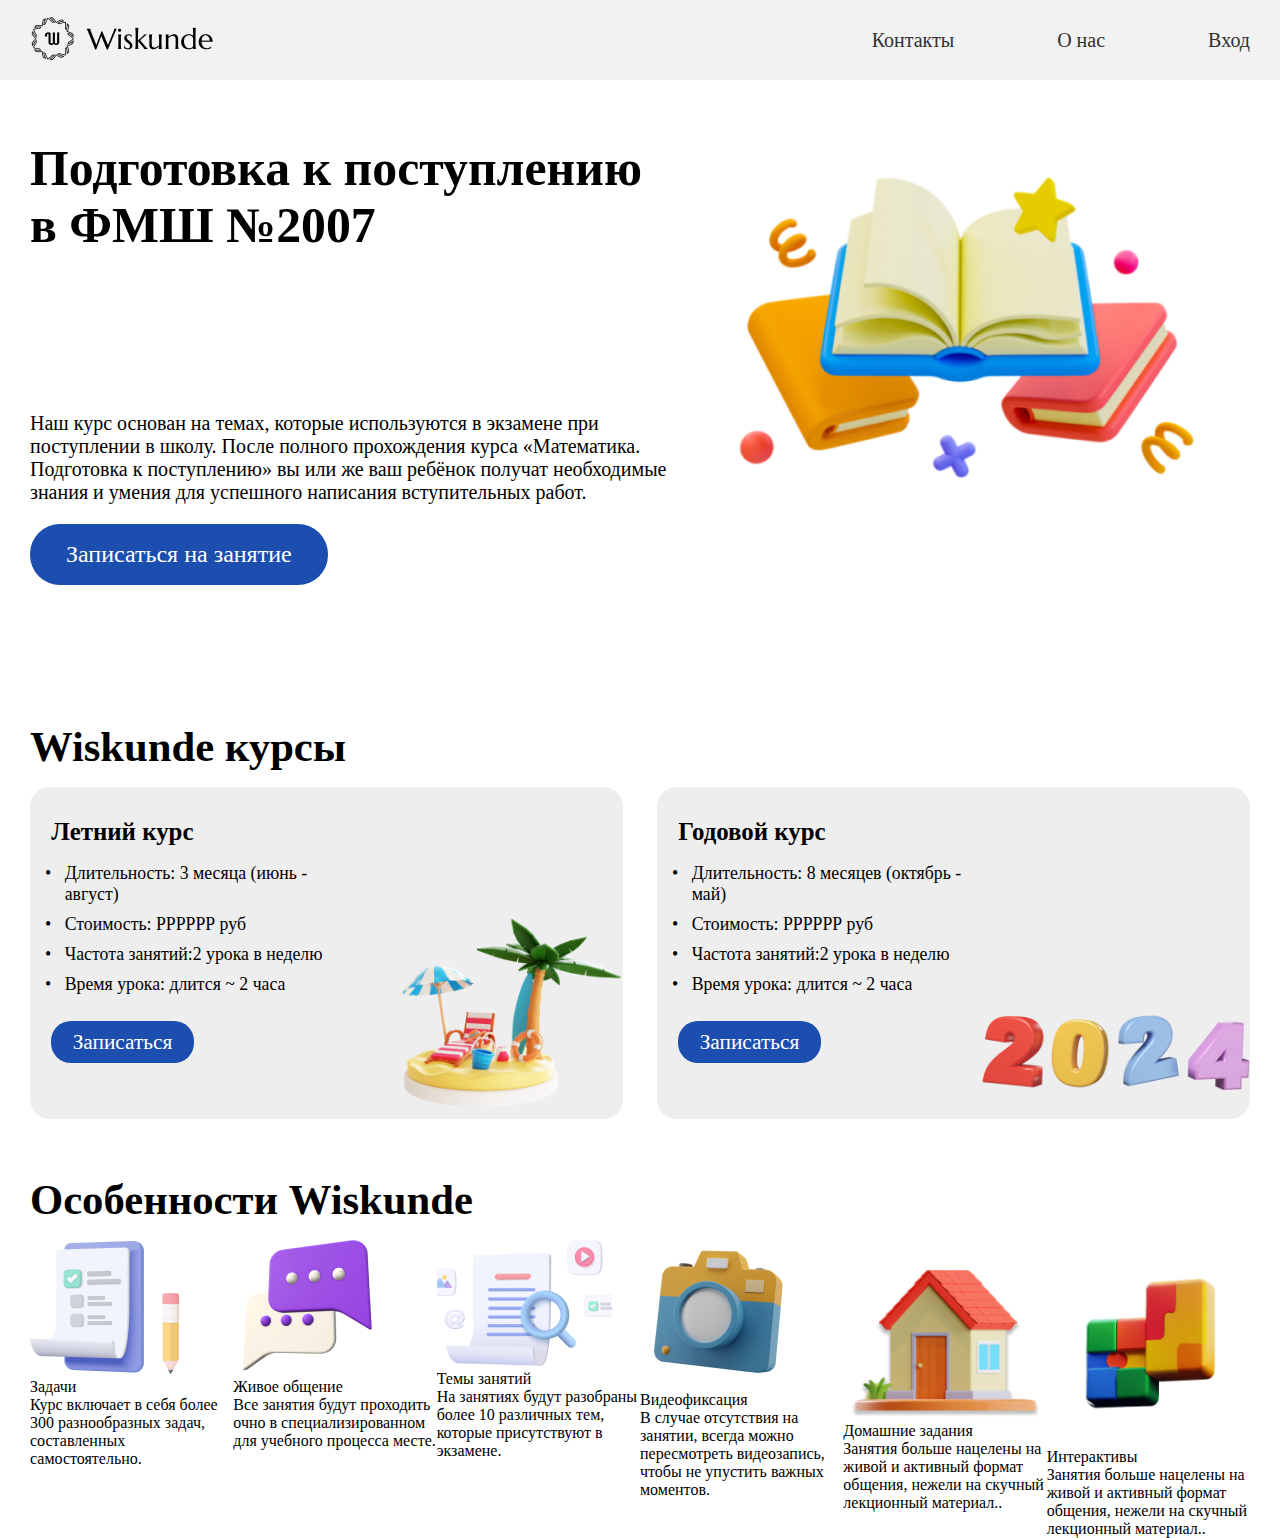
==== index.html @ 74604e46 "ended block with description" ====
<!DOCTYPE html>
<html lang="en">

<head>
    <meta charset="UTF-8">
    <meta name="viewport" content="width=device-width, initial-scale=1.0">
    <link rel="stylesheet" href="css/style.css">
    <link rel="shortcut icon" href="images/icon.png" type="image/x-icon">

    <title>Wiskunde</title>
</head>

<body>
    <header class="header">
        <div class="container">
            <nav class="nav">
                <button class="menu__btn">
                    <span></span>
                    <span></span>
                    <span></span>
                </button>
                <a href="" class="logo_mobile"><img src="images/logo_mobile.png" alt=""></a>
                <a href="" class="logo"><img src="images/logo.png" alt=""></a>
                <ul class="menu menu__list--open">
                    <li class="menu__close">
                        <button class="menu__close-btn">
                            <img src="images/cross.svg" alt="">
                        </button>
                    </li>
                    <li class="menu__list"><a href="" class="menu__link">Контакты</a></li>
                    <li class="menu__list"><a href="" class="menu__link">О нас</a></li>
                    <li class="menu__list"><a href="" class="menu__link">Вход</a></li>
                </ul>
            </nav>
        </div>
    </header>

    <main class="index__main">
        <section class="index__top">
            <div class="container">
                <div class="top__inner--index">
                    <h1 class="tittle-index">
                        Подготовка к поступлению в ФМШ №2007
                    </h1>
                    <div class="container__image"><img src="images/index_books.png" alt=""></div>
                    <p class="top__text--index">
                        Наш курс основан на темах, которые используются в экзамене при поступлении в школу. После
                        полного прохождения курса «Математика. Подготовка к поступлению» вы или же ваш ребёнок получат
                        необходимые знания и умения для успешного написания вступительных работ.
                    </p>
                </div>
                <button class="top_button-sign-up">Записаться на занятие</button>
            </div>
        </section>
        <section class="index__course-description">
            <div class="container">
                <div class="description__inner-index">
                    <h1 class="title_description-index">Wiskunde курсы</h1>
                    <div class="description__inner-index-grid">
                        <div class="description_summer-curse">
                            <div class="summer_curse-text">
                                <p class="description_title-index">Летний курс</p>
                                <ul class='menu-description'>
                                    <li class="description-list">Длительность: 3 месяца (июнь - август)</li>
                                    <li class="description-list">Стоимость: РРРРРР руб</li>
                                    <li class="description-list">Частота занятий:2 урока в неделю </li>
                                    <li class="description-list">Время урока: длится ~ 2 часа</li>
                                </ul>
                                <button class="description_button-sign-up">Записаться</button>
                            </div>
                            <div class="summer_curse-image">
                                <img class="beach" src="images/index_beach.png" alt="">
                            </div>
                        </div>
                        <div class="description__year-curse">
                            <div class="year_curse-text">
                                <p class="description_title-index">Годовой курс</p>
                                <ul class="menu-description">
                                    <li class="description-list">Длительность: 8 месяцев (октябрь - май)</li>
                                    <li class="description-list">Стоимость: РРРРРР руб</li>
                                    <li class="description-list">Частота занятий:2 урока в неделю </li>
                                    <li class="description-list">Время урока: длится ~ 2 часа</li>
                                </ul>
                                <button class="description_button-sign-up">Записаться</button>
                            </div>
                            <div class="year_curse-image">
                                <img class="year" src="images/index_year.png" alt="">
                            </div>
                        </div>
                    </div>
                </div>
            </div>

        </section>
        <section class="index__features"></section>
        <div class="container">
            <div class="features_inner-index">
                <h1 class="title_description-index">Особенности Wiskunde </h1>
                <div class="features_items-grid">
                    <div>
                        <img src="images/index_item_task.png" alt="">
                        <p>Задачи</p>
                        <p>Курс включает в себя более 300 разнообразных задач, составленных самостоятельно.</p>
                    </div>
                    <div>
                        <img src="images/index_item_message.png" alt="">
                        <p>Живое общение</p>
                        <p>Все занятия будут проходить очно в специализированном для учебного процесса месте.</p>
                    </div>
                    <div>
                        <img src="images/index_item_topic.png" alt="">
                        <p>Темы занятий</p>
                        <p>На занятиях будут разобраны более 10 различных тем, которые присутствуют в экзамене.</p>
                    </div>
                    <div>
                        <img src="images/index_item_video.png" alt="">
                        <p>Видеофиксация</p>
                        <p>В случае отсутствия на занятии, всегда можно пересмотреть видеозапись, чтобы не упустить
                            важных моментов.</p>
                    </div>
                    <div>
                        <img src="images/index_item_homework.png" alt="">
                        <p>Домашние задания</p>
                        <p>Занятия больше нацелены на живой и активный формат общения, нежели на скучный лекционный
                            материал..</p>
                    </div>
                    <div>
                        <img src="images/index_item_puzzle.png" alt="">
                        <p>Интерактивы</p>
                        <p>Занятия больше нацелены на живой и активный формат общения, нежели на скучный лекционный
                            материал..</p>
                    </div>
                </div>
            </div>
        </div>
        <section class="answers">

        </section>
    </main>

    <footer class="index__footer">

    </footer>

    <script src="js/main.js"></script>
</body>

</html>
---- css/style.css ----
@import url(https://db.onlinewebfonts.com/c/595030bb520f1e2ab2fb4e8d7c5f30a5?family=ALS+Sector+Regular+Regular);

* {
    margin: 0;
    padding: 0;
}

ul {
    list-style: none;
}

a {
    text-decoration: none;
}

body {
    font-family: "ALS Sector Regular Regular";
    color: black;
}

img {
    max-width: 100%;
}

.header {
    background-color: rgba(242, 242, 242, 1);
}

.container {
    max-width: 1220px;
    padding: 0 10px;
    margin: 0 auto;
}

.nav {
    display: flex;
    justify-content: space-between;
    align-items: center;
    height: 80px;
}

.logo_mobile {
    display: none;
}

.menu {
    display: flex;
    gap: 103px;
}

.menu__btn {
    display: none;
    width: 40px;
    height: 18px;
}

.menu__btn span {
    background-color: black;
    height: 1px;
    width: 100%;
}

button {
    border: none;
    background-color: transparent;
}

.menu__link {
    position: relative;
    color: rgba(48, 48, 48, 1);
    font-size: 20px;
}

.menu__link:hover {
    color: rgba(0, 108, 220, 1);
}

.menu__link::after {
    position: absolute;
    content: '';
    left: 0;
    bottom: 0;
    display: block;
    width: 100%;
    height: 1px;
    background: rgba(0, 108, 220, 1);
}

.menu__link::after {
    width: 0;
    transition: 0.3s;
}

.menu__link:hover:after {
    width: 100%;
}

.menu__link::after {
    left: 50%;
    transform: translateX(-50%);
}

.menu__close {
    display: none;
}

/*Основная часть страницы*/
.tittle-index {
    font-size: 3.88889vw;
}

.top__text--index {
    font-size: 20px;
    align-self: end;
}

.top_button-sign-up {
    font-size: 24px;
    font-family: "ALS Sector Regular Regular";
    color: white;
    background-color: rgba(28, 78, 176, 1);
    padding: .7em 1.5em;
    border-radius: 30px;
    margin-top: 20px;

}

.top_button-sign-up:hover {
    background-color: rgba(0, 108, 220, 1);
}

.top__inner--index {
    display: grid;
    margin-top: 60px;
    grid-template-columns: 1fr 570px;
    grid-template-rows: repeat(2, 177px);
    gap: 10px;
}

.container__image {
    grid-column: 2;
    grid-row: 1/3;
}

.index__course-description {
    margin-top: 10.75vw;
}

.description__inner-index-grid {
    display: grid;
    grid-template-columns: 1fr 1fr;
    gap: 34px;
}

.description_summer-curse {
    display: flex;
}

.description__year-curse {
    display: flex;
}

.description_summer-curse,
.description__year-curse {
    background-color: rgba(238, 238, 238, 1);
    border-radius: 20px;
    padding-left: 1.6667vw;
}

.title_description-index {
    font-size: 3.33333vw;
    margin-bottom: 1.25vw;
}

.description_title-index {
    font-size: 1.94444vw;
    font-weight: 700;
    margin-top: 2.403vw;
    margin-bottom: 1.338vw;
}

.description-list {
    font-size: 1.388889vw;
    margin-bottom: 0.694vw;
}

.menu-description {
    list-style-type: "•";
}

.description-list {
    padding-left: 1.041667vw;
}


.description_button-sign-up {
    font-size: 1.6666667vw;
    font-family: "ALS Sector Regular Regular";
    color: white;
    background-color: rgba(28, 78, 176, 1);
    padding: .4em 1em;
    border-radius: 20px;
    margin-top: 1.3888889vw;
    margin-bottom: 1.3888889vw;
}

.description_button-sign-up:hover {
    background-color: rgba(0, 108, 220, 1);
}

.summer_curse-image {
    margin-top: 8vw;
}

.year_curse-image {
    margin-top: 13vw;
}

.index__course-description {
    margin-bottom: 4.375vw;
}

/*Особенности школы*/
.features_items-grid{
    display: grid;
    grid-template-columns: repeat(6, 1fr);
}
@media (max-width: 1000px) {
    .menu {
        gap: 80px;
    }

    .menu__link {
        font-size: 18px;
    }

    .top__text--index {
        font-size: 16px;
        align-self: end;
    }

    .top__inner--index {
        display: grid;
        margin-top: 60px;
        grid-template-columns: 1fr 1fr;
        grid-template-rows: repeat(2, 140px);
        gap: 5px;
    }

    .top_button-sign-up {
        font-size: 20px;
    }

}

@media (max-width: 768px) {
    .menu {
        transform: translateY(-100%);
        position: absolute;
        top: 0;
        left: 0;
        right: 0;
        width: 100%;
        height: 100%;
        margin: 0 auto;
        background-color: white;
        display: block;
        text-align: center;
        padding-top: 60px;
    }

    .menu.menu__list--open {
        transform: translateY(0%);
    }

    .menu__close {
        display: flex;
    }

    .menu__close-btn {
        position: absolute;
        top: 20px;
        right: 20px;
    }

    .menu__list {
        margin-bottom: 30px;
    }

    .menu__btn {
        display: flex;
        flex-direction: column;
        justify-content: space-between;
    }

    .nav {
        display: flex;
        justify-content: flex-start;
        gap: 20px;
    }

    .top__text--index {
        font-size: 13px;
        align-self: end;
    }

    .top__inner--index {
        display: grid;
        margin-top: 30px;
        grid-template-columns: 1fr 1fr;
        grid-template-rows: 1fr 130px;
        gap: 10px;
    }

    .top_button-sign-up {
        font-size: 18px;
    }

    .description__inner-index-grid {
        grid-template-columns: 1fr;
        grid-template-rows: 1fr;
    }
    .description_title-index {
        font-size: 3.125vw;
    }
    .description-list {
        font-size: 2.3083vw;
    }
    .description_summer-curse, .description__year-curse {
        padding-left: 3.08333vw;
    }
    .description_button-sign-up {
        font-size: 2.70833vw;
    }
    .summer_curse-image {
        margin-top: 5vw;
    }
    .year_curse-image {
        margin-top: 15vw;
    }
    .description_title-index {
        margin-top: 3.5vw;
        margin-bottom: 2.338vw;
    }
    .description-list {
        margin-bottom: 1.794vw;
    }

    .title_description-index {
        font-size: 4.5vw;
    }
}

@media (max-width: 480px) {
    .menu__btn {
        width: 14px;
        height: 11px;
    }

    .logo {
        display: none;
    }

    .menu__link {
        font-size: 12px;
    }

    .logo_mobile {
        display: flex;
    }

    .nav {
        height: 40px;
    }

    .tittle-index {
        align-self: center;
    }

    .top__text--index {
        font-size: 8px;
        align-self: end;
    }

    .top__inner--index {
        display: grid;
        margin-top: 10px;
        grid-template-columns: 1fr 1fr;
        grid-template-rows: 1fr 1fr;
        gap: 5px;
    }

    .container__image {
        align-self: center;
    }

    .top_button-sign-up {
        font-size: 2.70833vw;
    }

    /* .description__inner-index-grid {
        grid-template-columns: 1fr;
        grid-template-rows: 1fr;
    } */

    .beach {
        width: 158px;
    }
    .year {
        width: 184px;
    }

    /* .description_title-index {
        font-size: 3.125vw;
    }
    .description-list {
        font-size: 2.3083vw;
    }
    .description_summer-curse, .description__year-curse {
        padding-left: 3.08333vw;
    }
    .description_button-sign-up {
        font-size: 2.70833vw;
    }
    .summer_curse-image {
        margin-top: 5vw;
    }
    .description_title-index {
        margin-top: 3.5vw;
        margin-bottom: 2.338vw;
    }
    .description-list {
        margin-bottom: 1.794vw;
    } */
}
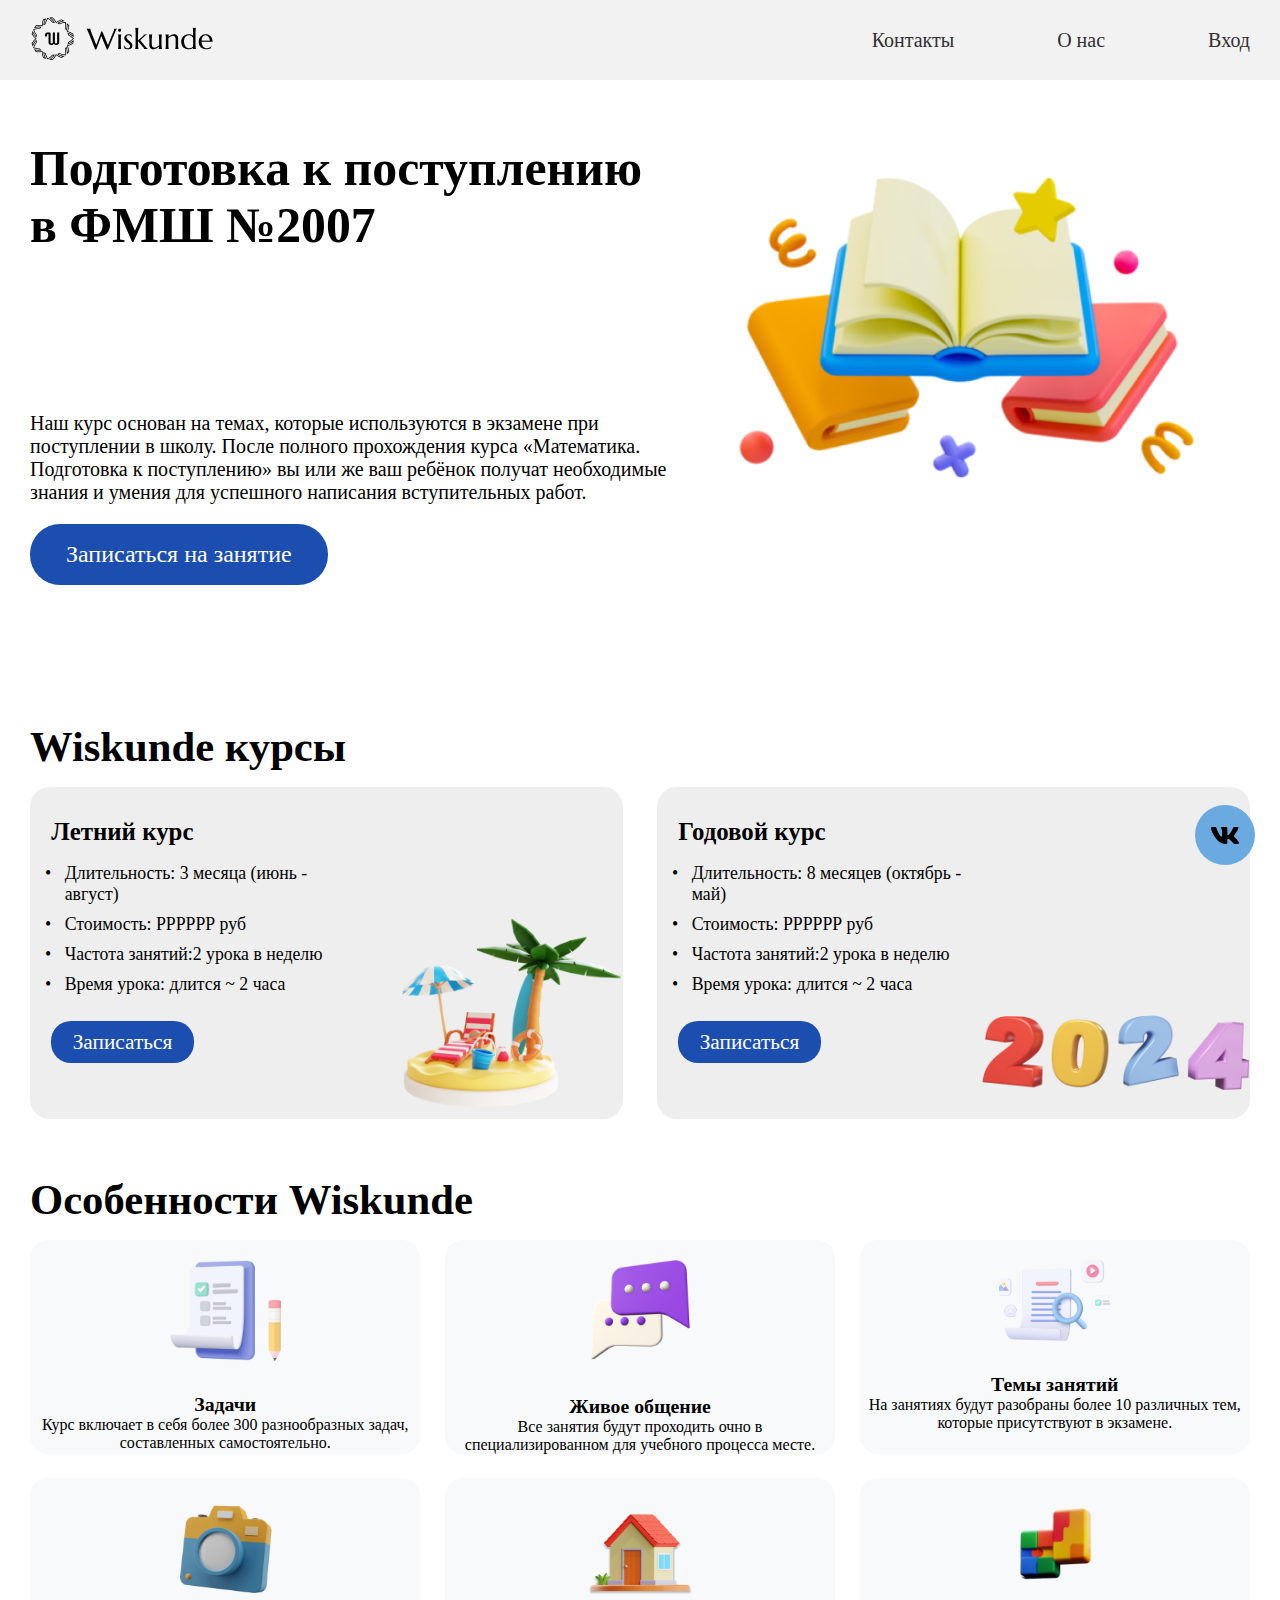
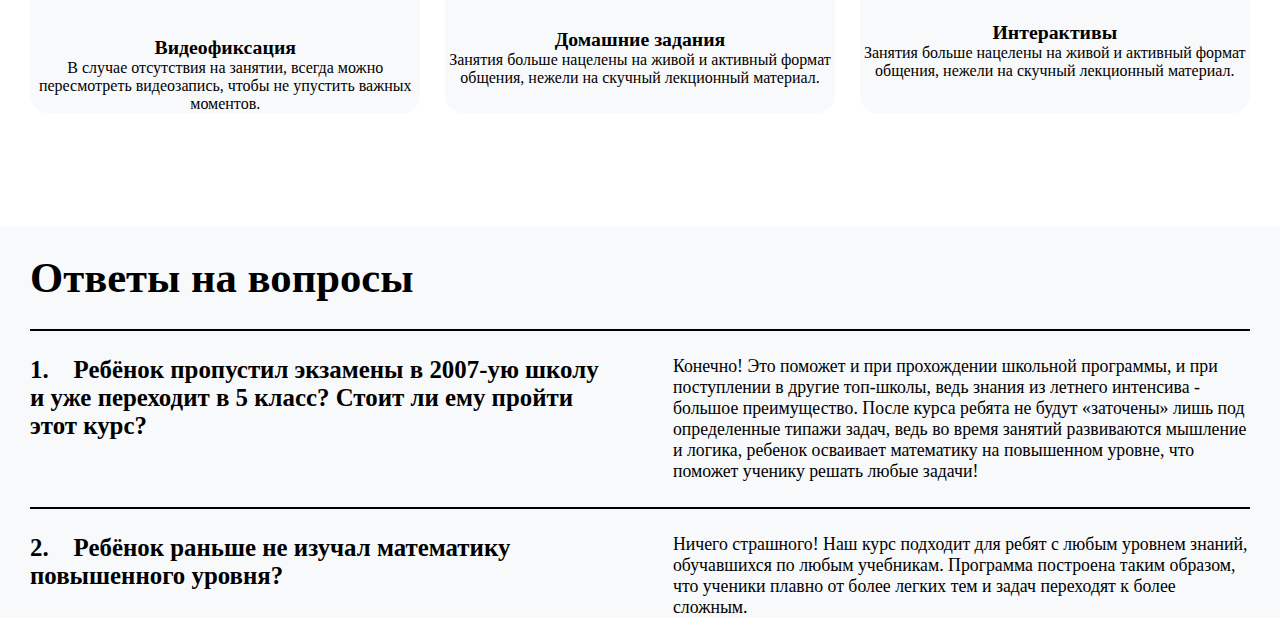
==== commit 67747a3f: "ended features part, made part of question" ====
--- a/index.html
+++ b/index.html
@@ -92,56 +92,108 @@
             </div>
 
         </section>
-        <section class="index__features"></section>
-        <div class="container">
-            <div class="features_inner-index">
-                <h1 class="title_description-index">Особенности Wiskunde </h1>
-                <div class="features_items-grid">
-                    <div>
-                        <img src="images/index_item_task.png" alt="">
-                        <p>Задачи</p>
-                        <p>Курс включает в себя более 300 разнообразных задач, составленных самостоятельно.</p>
-                    </div>
-                    <div>
-                        <img src="images/index_item_message.png" alt="">
-                        <p>Живое общение</p>
-                        <p>Все занятия будут проходить очно в специализированном для учебного процесса месте.</p>
-                    </div>
-                    <div>
-                        <img src="images/index_item_topic.png" alt="">
-                        <p>Темы занятий</p>
-                        <p>На занятиях будут разобраны более 10 различных тем, которые присутствуют в экзамене.</p>
-                    </div>
-                    <div>
-                        <img src="images/index_item_video.png" alt="">
-                        <p>Видеофиксация</p>
-                        <p>В случае отсутствия на занятии, всегда можно пересмотреть видеозапись, чтобы не упустить
-                            важных моментов.</p>
-                    </div>
-                    <div>
-                        <img src="images/index_item_homework.png" alt="">
-                        <p>Домашние задания</p>
-                        <p>Занятия больше нацелены на живой и активный формат общения, нежели на скучный лекционный
-                            материал..</p>
-                    </div>
-                    <div>
-                        <img src="images/index_item_puzzle.png" alt="">
-                        <p>Интерактивы</p>
-                        <p>Занятия больше нацелены на живой и активный формат общения, нежели на скучный лекционный
-                            материал..</p>
-                    </div>
-                </div>
-            </div>
-        </div>
+        <section class="index__features">
+            <div class="container">
+                <div class="features_inner-index">
+                    <h1 class="title_description-index">Особенности Wiskunde </h1>
+                    <div class="features_items-grid">
+                        <div class="feature_inner">
+                            <img class="features_image" src="images/index_item_task.png" alt="">
+                            <p class="features_title">Задачи</p>
+                            <p class="features_text">Курс включает в себя более 300 разнообразных задач, составленных
+                                самостоятельно.</p>
+                        </div>
+                        <div class="feature_inner">
+                            <img class="features_image" src="images/index_item_message.png" alt="">
+                            <p class="features_title">Живое общение</p>
+                            <p class="features_text">Все занятия будут проходить очно в специализированном для учебного
+                                процесса месте.</p>
+                        </div>
+                        <div class="feature_inner">
+                            <div class="feature_inner-grid">
+                                <div><img class="features_image" src="images/index_item_topic.png" alt=""></div>
+                                <div class="ee">
+                                    <p class="features_title">Темы занятий</p>
+                                    <p class="features_text">На занятиях будут разобраны более 10 различных тем, которые
+                                        присутствуют в экзамене.</p>
+                                </div>
+                            </div>
+                        </div>
+                        <div class="feature_inner">
+                            <div class="feature_inner-grid">
+                                <img class="features_image" src="images/index_item_video.png" alt="">
+                                <p class="features_title">Видеофиксация</p>
+                                <p class="features_text">В случае отсутствия на занятии, всегда можно пересмотреть
+                                    видеозапись,
+                                    чтобы не упустить
+                                    важных моментов.</p>
+                            </div>
+                        </div>
+                        <div class="feature_inner">
+                            <img class="features_image" src="images/index_item_homework.png" alt="">
+                            <p class="features_title">Домашние задания</p>
+                            <p class="features_text">Занятия больше нацелены на живой и активный формат общения, нежели
+                                на
+                                скучный лекционный
+                                материал.</p>
+                        </div>
+                        <div class="feature_inner">
+                            <img class="features_image" src="images/index_item_puzzle.png" alt="">
+                            <p class="features_title">Интерактивы</p>
+                            <p class="features_text">Занятия больше нацелены на живой и активный формат общения, нежели
+                                на
+                                скучный лекционный
+                                материал.</p>
+                        </div>
+                    </div>
+                </div>
+            </div>
+        </section>
         <section class="answers">
-
+            <div class="container">
+                <div class="answers_inner">
+                    <h1 class="answer-title">Ответы на вопросы</h1>
+                </div>
+                <div class="line"></div>
+                <div class="question-inner">
+                    <div>
+                        <p class="question-text">1.    Ребёнок пропустил экзамены в 2007-ую школу и уже переходит в 5
+                            класс? Стоит ли ему пройти
+                            этот курс?</p>
+                    </div>
+                    <div>
+                        <p class="question-answer">Конечно! Это поможет и при прохождении школьной программы, и при
+                            поступлении в другие
+                            топ-школы, ведь знания из летнего интенсива - большое преимущество. После курса ребята не
+                            будут
+                            «заточены» лишь под определенные типажи задач, ведь во время занятий развиваются мышление и
+                            логика, ребенок осваивает математику на повышенном уровне, что поможет ученику решать любые
+                            задачи!</p>
+                    </div>
+                </div>
+                <div class="line"></div>
+                <div class="question-inner">
+                    <div>
+                        <p class="question-text">2.    Ребёнок раньше не изучал математику повышенного уровня?</p>
+                    </div>
+                    <div>
+                        <p class="question-answer">Ничего страшного! Наш курс подходит для ребят с любым уровнем знаний,
+                            обучавшихся по любым
+                            учебникам. Программа построена таким образом, что ученики плавно от более легких тем и задач
+                            переходят к более сложным.</p>
+                    </div>
+                </div>
+
+            </div>
         </section>
     </main>
 
     <footer class="index__footer">
 
     </footer>
-
+    <a href="https://vk.com/im?media=&sel=-224857793" target="_blank" rel="nofollow">
+        <span class="whatsapp-button"></span>
+    </a>
     <script src="js/main.js"></script>
 </body>
 
--- a/css/style.css
+++ b/css/style.css
@@ -20,6 +20,46 @@
 
 img {
     max-width: 100%;
+}
+
+.whatsapp-button {
+    position: fixed;
+    right: -5px;
+    bottom: 5px;
+    transform: translate(-50%, -50%);
+    border-radius: 50%;
+    width: 60px;
+    height: 60px;
+    z-index: 9999;
+    background-color: #6baae0;
+    background-image: url("data:image/svg+xml;charset=UTF-8,%3csvg xmlns='http://www.w3.org/2000/svg' viewBox='0 0 576 512'%3e%3cpath fill='%23000000' d='M545 117.7c3.7-12.5 0-21.7-17.8-21.7h-58.9c-15 0-21.9 7.9-25.6 16.7 0 0-30 73.1-72.4 120.5-13.7 13.7-20 18.1-27.5 18.1-3.7 0-9.4-4.4-9.4-16.9V117.7c0-15-4.2-21.7-16.6-21.7h-92.6c-9.4 0-15 7-15 13.5 0 14.2 21.2 17.5 23.4 57.5v86.8c0 19-3.4 22.5-10.9 22.5-20 0-68.6-73.4-97.4-157.4-5.8-16.3-11.5-22.9-26.6-22.9H38.8c-16.8 0-20.2 7.9-20.2 16.7 0 15.6 20 93.1 93.1 195.5C160.4 378.1 229 416 291.4 416c37.5 0 42.1-8.4 42.1-22.9 0-66.8-3.4-73.1 15.4-73.1 8.7 0 23.7 4.4 58.7 38.1 40 40 46.6 57.9 69 57.9h58.9c16.8 0 25.3-8.4 20.4-25-11.2-34.9-86.9-106.7-90.3-111.5-8.7-11.2-6.2-16.2 0-26.2.1-.1 72-101.3 79.4-135.6z'/%3e%3c/svg%3e");
+    background-size: 50%;
+    background-repeat: no-repeat;
+    background-position: 50% 50%;
+}
+
+.fa-vk:before {
+    content: "\f189";
+}
+
+.whatsapp-button:before,
+.whatsapp-button:after {
+    content: " ";
+    display: block;
+    position: absolute;
+    border: 50%;
+    border: 1px solid #6baae0;
+    left: -5px;
+    right: -5px;
+    top: -5px;
+    bottom: -5px;
+    border-radius: 50%;
+    animation: border-animate 1.5s linear infinite;
+    opacity: 0;
+}
+
+.whatsapp-button:after {
+    animation-delay: .5s;
 }
 
 .header {
@@ -193,6 +233,13 @@
 }
 
 
+.feature_inner {
+    text-align: center;
+    background: rgba(248, 249, 250, 1);
+    border-radius: 18px;
+}
+
+
 .description_button-sign-up {
     font-size: 1.6666667vw;
     font-family: "ALS Sector Regular Regular";
@@ -220,11 +267,61 @@
     margin-bottom: 4.375vw;
 }
 
-/*Особенности школы*/
-.features_items-grid{
+.features_items-grid {
     display: grid;
-    grid-template-columns: repeat(6, 1fr);
-}
+    grid-template-columns: repeat(3, 1fr);
+    gap: 1.9vw;
+}
+
+.features_title {
+    font-size: 1.544vw;
+    font-weight: 700;
+}
+
+.features_image {
+    width: 8.7vw;
+    padding: 20px;
+    margin-bottom: 0.69vw;
+}
+
+.index__features {
+    margin-bottom: 8.9vw;
+}
+
+.answers {
+    background: rgba(248, 249, 250, 1);
+}
+
+.line {
+    border-bottom: 2px solid black;
+}
+
+
+.question-inner {
+    display: grid;
+    grid-template-columns: 1fr 1fr;
+    gap: 5.15vw;
+    margin-top: 25px;
+    margin-bottom: 25px;
+}
+
+
+.answer-title {
+    font-size: 3.333vw;
+    font-weight: 700;
+    padding-top: 2.083vw;
+    margin-bottom: 2.083vw;
+}
+
+.question-text {
+    font-weight: 700;
+    font-size: 1.944vw;
+}
+
+.question-answer {
+    font-size: 1.3889vw;
+}
+
 @media (max-width: 1000px) {
     .menu {
         gap: 80px;
@@ -251,6 +348,14 @@
         font-size: 20px;
     }
 
+    .features_items-grid {
+        grid-template-columns: repeat(3, 1fr);
+        grid-template-rows: repeat(2, 1fr);
+    }
+
+    .features_text {
+        font-size: 1.388889vw;
+    }
 }
 
 @media (max-width: 768px) {
@@ -320,34 +425,47 @@
         grid-template-columns: 1fr;
         grid-template-rows: 1fr;
     }
+
     .description_title-index {
         font-size: 3.125vw;
     }
+
     .description-list {
         font-size: 2.3083vw;
     }
-    .description_summer-curse, .description__year-curse {
+
+    .description_summer-curse,
+    .description__year-curse {
         padding-left: 3.08333vw;
     }
+
     .description_button-sign-up {
         font-size: 2.70833vw;
     }
+
     .summer_curse-image {
         margin-top: 5vw;
     }
+
     .year_curse-image {
         margin-top: 15vw;
     }
+
     .description_title-index {
         margin-top: 3.5vw;
         margin-bottom: 2.338vw;
     }
+
     .description-list {
         margin-bottom: 1.794vw;
     }
 
     .title_description-index {
         font-size: 4.5vw;
+    }
+
+    .whatsapp-button {
+        display: none;
     }
 }
 
@@ -398,38 +516,32 @@
         font-size: 2.70833vw;
     }
 
-    /* .description__inner-index-grid {
+    .beach {
+        width: 158px;
+    }
+
+    .year {
+        width: 184px;
+    }
+
+    .features_items-grid {
         grid-template-columns: 1fr;
         grid-template-rows: 1fr;
-    } */
-
-    .beach {
-        width: 158px;
-    }
-    .year {
-        width: 184px;
-    }
-
-    /* .description_title-index {
-        font-size: 3.125vw;
-    }
-    .description-list {
-        font-size: 2.3083vw;
-    }
-    .description_summer-curse, .description__year-curse {
-        padding-left: 3.08333vw;
-    }
-    .description_button-sign-up {
-        font-size: 2.70833vw;
-    }
-    .summer_curse-image {
-        margin-top: 5vw;
-    }
-    .description_title-index {
-        margin-top: 3.5vw;
-        margin-bottom: 2.338vw;
-    }
-    .description-list {
-        margin-bottom: 1.794vw;
-    } */
+        margin-left: 30px;
+        margin-right: 30px;
+    }
+
+    .features_image {
+        width: 15.25vw;
+    }
+
+    .features_title {
+        font-size: 3.544vw;
+    }
+
+    .features_text {
+        font-size: 2.188889vw;
+        padding-left: 20px;
+        padding-right: 20px;
+    }
 }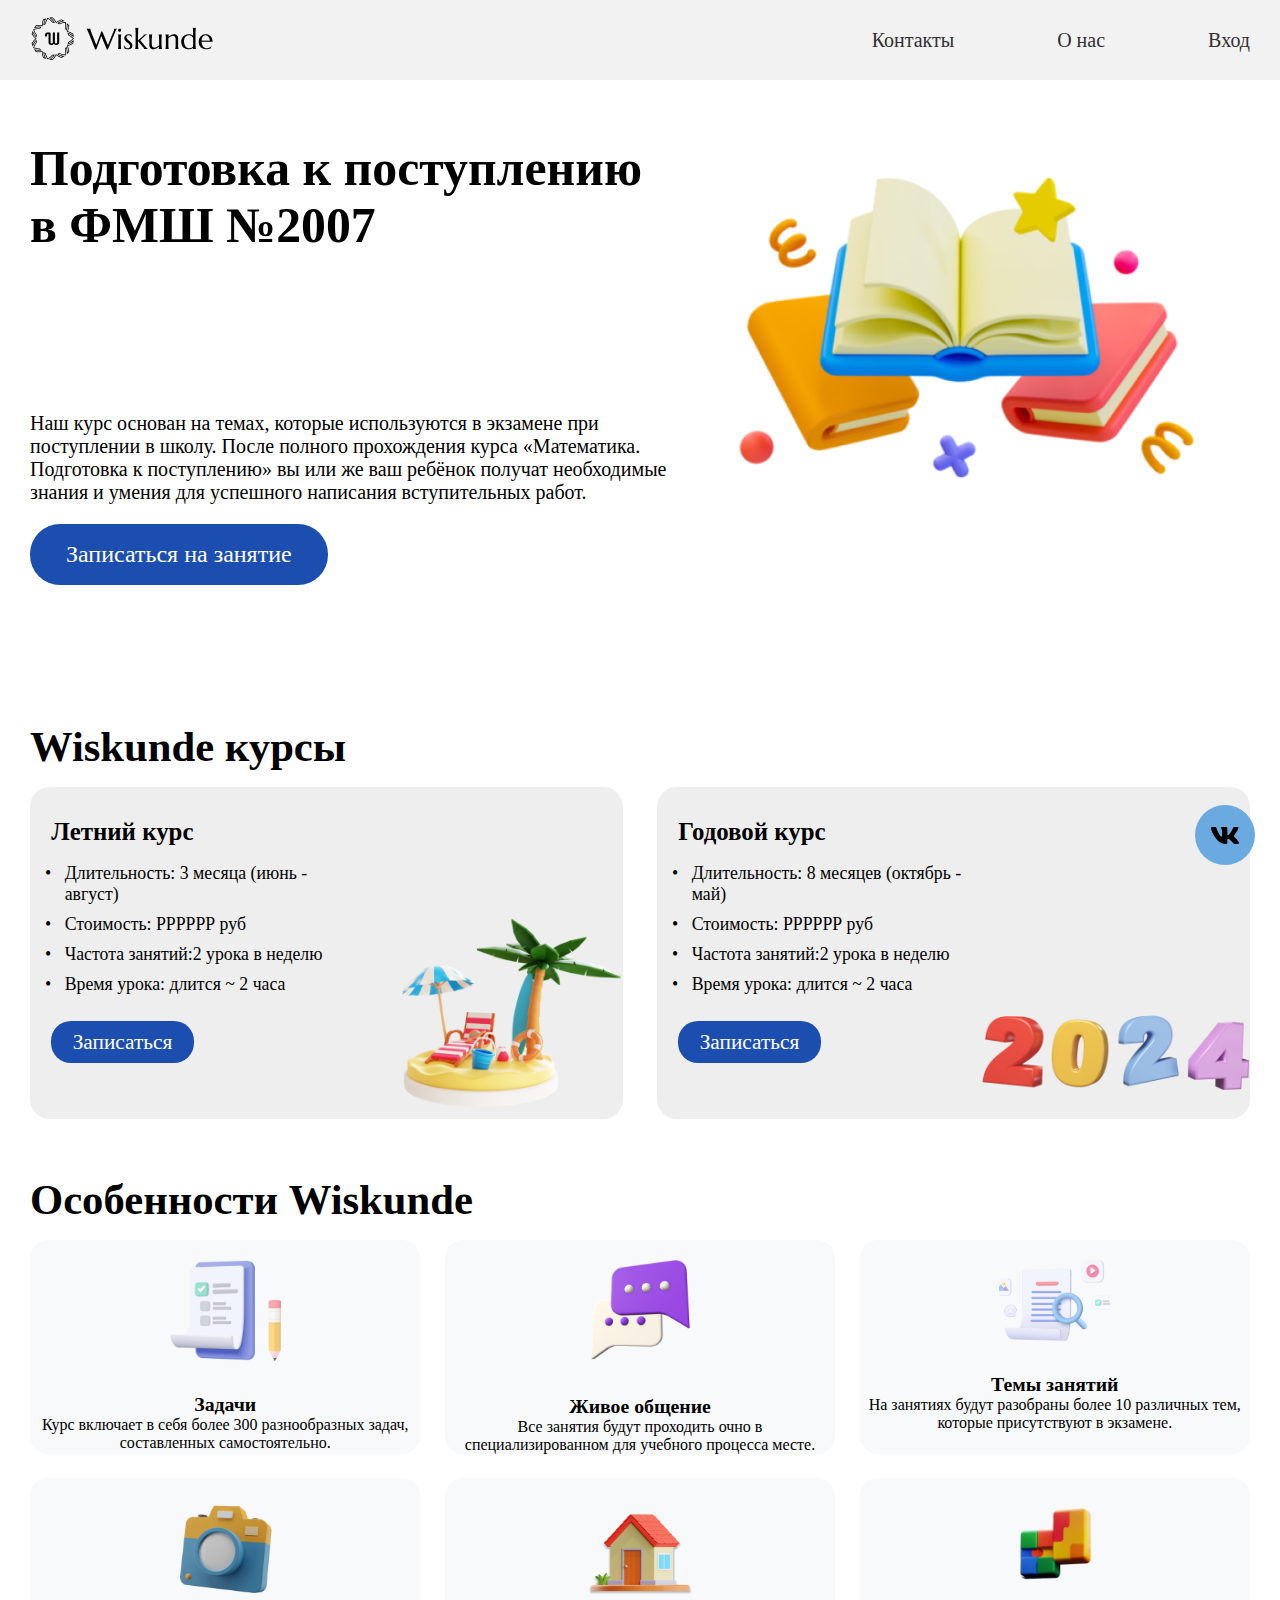
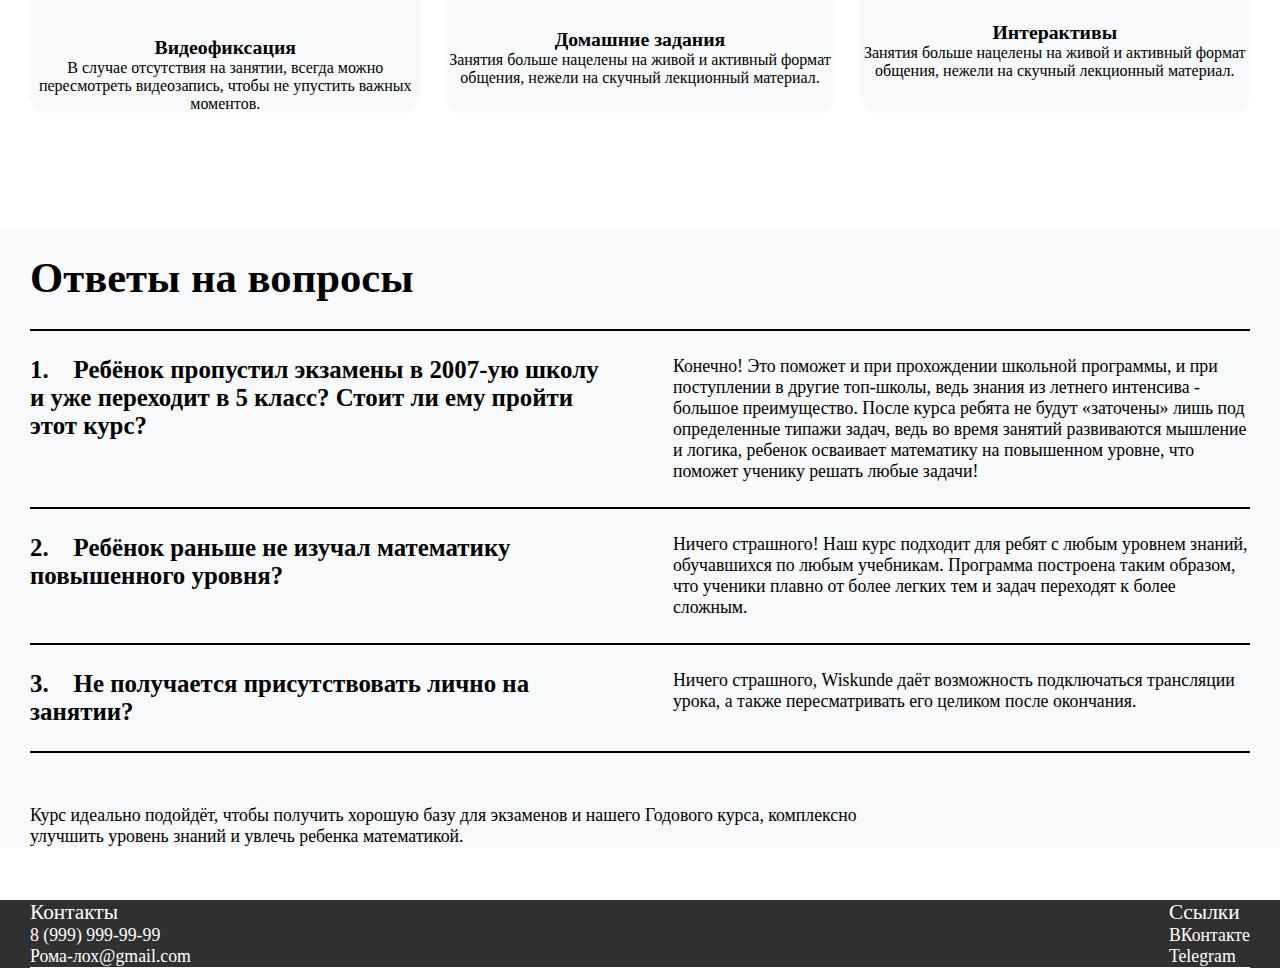
==== commit a7328985: "added part of answers" ====
--- a/index.html
+++ b/index.html
@@ -11,189 +11,235 @@
 </head>
 
 <body>
-    <header class="header">
-        <div class="container">
-            <nav class="nav">
-                <button class="menu__btn">
-                    <span></span>
-                    <span></span>
-                    <span></span>
-                </button>
-                <a href="" class="logo_mobile"><img src="images/logo_mobile.png" alt=""></a>
-                <a href="" class="logo"><img src="images/logo.png" alt=""></a>
-                <ul class="menu menu__list--open">
-                    <li class="menu__close">
-                        <button class="menu__close-btn">
-                            <img src="images/cross.svg" alt="">
-                        </button>
-                    </li>
-                    <li class="menu__list"><a href="" class="menu__link">Контакты</a></li>
-                    <li class="menu__list"><a href="" class="menu__link">О нас</a></li>
-                    <li class="menu__list"><a href="" class="menu__link">Вход</a></li>
-                </ul>
-            </nav>
-        </div>
-    </header>
-
-    <main class="index__main">
-        <section class="index__top">
+    <div class="wrapper">
+        <header class="header">
             <div class="container">
-                <div class="top__inner--index">
-                    <h1 class="tittle-index">
-                        Подготовка к поступлению в ФМШ №2007
-                    </h1>
-                    <div class="container__image"><img src="images/index_books.png" alt=""></div>
-                    <p class="top__text--index">
-                        Наш курс основан на темах, которые используются в экзамене при поступлении в школу. После
-                        полного прохождения курса «Математика. Подготовка к поступлению» вы или же ваш ребёнок получат
-                        необходимые знания и умения для успешного написания вступительных работ.
-                    </p>
-                </div>
-                <button class="top_button-sign-up">Записаться на занятие</button>
+                <nav class="nav">
+                    <button class="menu__btn">
+                        <span></span>
+                        <span></span>
+                        <span></span>
+                    </button>
+                    <a href="" class="logo_mobile"><img src="images/logo_mobile.png" alt=""></a>
+                    <a href="" class="logo"><img src="images/logo.png" alt=""></a>
+                    <ul class="menu menu__list--open">
+                        <li class="menu__close">
+                            <button class="menu__close-btn">
+                                <img src="images/cross.svg" alt="">
+                            </button>
+                        </li>
+                        <li class="menu__list"><a href="" class="menu__link">Контакты</a></li>
+                        <li class="menu__list"><a href="" class="menu__link">О нас</a></li>
+                        <li class="menu__list"><a href="" class="menu__link">Вход</a></li>
+                    </ul>
+                </nav>
             </div>
-        </section>
-        <section class="index__course-description">
+        </header>
+
+        <main class="index__main">
+            <section class="index__top">
+                <div class="container">
+                    <div class="top__inner--index">
+                        <h1 class="tittle-index">
+                            Подготовка к поступлению в ФМШ №2007
+                        </h1>
+                        <div class="container__image"><img src="images/index_books.png" alt=""></div>
+                        <p class="top__text--index">
+                            Наш курс основан на темах, которые используются в экзамене при поступлении в школу. После
+                            полного прохождения курса «Математика. Подготовка к поступлению» вы или же ваш ребёнок
+                            получат
+                            необходимые знания и умения для успешного написания вступительных работ.
+                        </p>
+                    </div>
+                    <button class="top_button-sign-up">Записаться на занятие</button>
+                </div>
+            </section>
+            <section class="index__course-description">
+                <div class="container">
+                    <div class="description__inner-index">
+                        <h1 class="title_description-index">Wiskunde курсы</h1>
+                        <div class="description__inner-index-grid">
+                            <div class="description_summer-curse">
+                                <div class="summer_curse-text">
+                                    <p class="description_title-index">Летний курс</p>
+                                    <ul class='menu-description'>
+                                        <li class="description-list">Длительность: 3 месяца (июнь - август)</li>
+                                        <li class="description-list">Стоимость: РРРРРР руб</li>
+                                        <li class="description-list">Частота занятий:2 урока в неделю </li>
+                                        <li class="description-list">Время урока: длится ~ 2 часа</li>
+                                    </ul>
+                                    <button class="description_button-sign-up">Записаться</button>
+                                </div>
+                                <div class="summer_curse-image">
+                                    <img class="beach" src="images/index_beach.png" alt="">
+                                </div>
+                            </div>
+                            <div class="description__year-curse">
+                                <div class="year_curse-text">
+                                    <p class="description_title-index">Годовой курс</p>
+                                    <ul class="menu-description">
+                                        <li class="description-list">Длительность: 8 месяцев (октябрь - май)</li>
+                                        <li class="description-list">Стоимость: РРРРРР руб</li>
+                                        <li class="description-list">Частота занятий:2 урока в неделю </li>
+                                        <li class="description-list">Время урока: длится ~ 2 часа</li>
+                                    </ul>
+                                    <button class="description_button-sign-up">Записаться</button>
+                                </div>
+                                <div class="year_curse-image">
+                                    <img class="year" src="images/index_year.png" alt="">
+                                </div>
+                            </div>
+                        </div>
+                    </div>
+                </div>
+
+            </section>
+            <section class="index__features">
+                <div class="container">
+                    <div class="features_inner-index">
+                        <h1 class="title_description-index">Особенности Wiskunde </h1>
+                        <div class="features_items-grid">
+                            <div class="feature_inner">
+                                <img class="features_image" src="images/index_item_task.png" alt="">
+                                <p class="features_title">Задачи</p>
+                                <p class="features_text">Курс включает в себя более 300 разнообразных задач,
+                                    составленных
+                                    самостоятельно.</p>
+                            </div>
+                            <div class="feature_inner">
+                                <img class="features_image" src="images/index_item_message.png" alt="">
+                                <p class="features_title">Живое общение</p>
+                                <p class="features_text">Все занятия будут проходить очно в специализированном для
+                                    учебного
+                                    процесса месте.</p>
+                            </div>
+                            <div class="feature_inner">
+                                <div class="feature_inner-grid">
+                                    <div><img class="features_image" src="images/index_item_topic.png" alt=""></div>
+                                    <div class="ee">
+                                        <p class="features_title">Темы занятий</p>
+                                        <p class="features_text">На занятиях будут разобраны более 10 различных тем,
+                                            которые
+                                            присутствуют в экзамене.</p>
+                                    </div>
+                                </div>
+                            </div>
+                            <div class="feature_inner">
+                                <div class="feature_inner-grid">
+                                    <img class="features_image" src="images/index_item_video.png" alt="">
+                                    <p class="features_title">Видеофиксация</p>
+                                    <p class="features_text">В случае отсутствия на занятии, всегда можно пересмотреть
+                                        видеозапись,
+                                        чтобы не упустить
+                                        важных моментов.</p>
+                                </div>
+                            </div>
+                            <div class="feature_inner">
+                                <img class="features_image" src="images/index_item_homework.png" alt="">
+                                <p class="features_title">Домашние задания</p>
+                                <p class="features_text">Занятия больше нацелены на живой и активный формат общения,
+                                    нежели
+                                    на
+                                    скучный лекционный
+                                    материал.</p>
+                            </div>
+                            <div class="feature_inner">
+                                <img class="features_image" src="images/index_item_puzzle.png" alt="">
+                                <p class="features_title">Интерактивы</p>
+                                <p class="features_text">Занятия больше нацелены на живой и активный формат общения,
+                                    нежели
+                                    на
+                                    скучный лекционный
+                                    материал.</p>
+                            </div>
+                        </div>
+                    </div>
+                </div>
+            </section>
+            <section class="answers">
+                <div class="container">
+                    <div class="answers_inner">
+                        <h1 class="answer-title">Ответы на вопросы</h1>
+                    </div>
+                    <div class="line"></div>
+                    <div class="question-inner">
+                        <div>
+                            <p class="question-text">1.    Ребёнок пропустил экзамены в 2007-ую школу и уже переходит в
+                                5
+                                класс? Стоит ли ему пройти
+                                этот курс?</p>
+                        </div>
+                        <div>
+                            <p class="question-answer">Конечно! Это поможет и при прохождении школьной программы, и при
+                                поступлении в другие
+                                топ-школы, ведь знания из летнего интенсива - большое преимущество. После курса ребята
+                                не
+                                будут
+                                «заточены» лишь под определенные типажи задач, ведь во время занятий развиваются
+                                мышление и
+                                логика, ребенок осваивает математику на повышенном уровне, что поможет ученику решать
+                                любые
+                                задачи!</p>
+                        </div>
+                    </div>
+                    <div class="line"></div>
+                    <div class="question-inner">
+                        <div>
+                            <p class="question-text">2.    Ребёнок раньше не изучал математику повышенного уровня?</p>
+                        </div>
+                        <div>
+                            <p class="question-answer">Ничего страшного! Наш курс подходит для ребят с любым уровнем
+                                знаний,
+                                обучавшихся по любым
+                                учебникам. Программа построена таким образом, что ученики плавно от более легких тем и
+                                задач
+                                переходят к более сложным.</p>
+                        </div>
+                    </div>
+                    <div class="line"></div>
+                    <div class="question-inner">
+                        <div>
+                            <p class="question-text">3.    Не получается присутствовать лично на занятии?</p>
+                        </div>
+                        <div>
+                            <p class="question-answer">Ничего страшного, Wiskunde даёт возможность подключаться
+                                трансляции
+                                урока, а также пересматривать его целиком после окончания.</p>
+                        </div>
+                    </div>
+                    <div class="line"></div>
+                    <div class="addition">
+                        <p class="addition-text">Курс идеально подойдёт, чтобы получить хорошую базу для экзаменов и
+                            нашего
+                            Годового курса,
+                            комплексно
+                            улучшить уровень знаний и увлечь ребенка математикой.</p>
+                    </div>
+                </div>
+            </section>
+        </main>
+
+        <footer class="index__footer">
             <div class="container">
-                <div class="description__inner-index">
-                    <h1 class="title_description-index">Wiskunde курсы</h1>
-                    <div class="description__inner-index-grid">
-                        <div class="description_summer-curse">
-                            <div class="summer_curse-text">
-                                <p class="description_title-index">Летний курс</p>
-                                <ul class='menu-description'>
-                                    <li class="description-list">Длительность: 3 месяца (июнь - август)</li>
-                                    <li class="description-list">Стоимость: РРРРРР руб</li>
-                                    <li class="description-list">Частота занятий:2 урока в неделю </li>
-                                    <li class="description-list">Время урока: длится ~ 2 часа</li>
-                                </ul>
-                                <button class="description_button-sign-up">Записаться</button>
-                            </div>
-                            <div class="summer_curse-image">
-                                <img class="beach" src="images/index_beach.png" alt="">
-                            </div>
-                        </div>
-                        <div class="description__year-curse">
-                            <div class="year_curse-text">
-                                <p class="description_title-index">Годовой курс</p>
-                                <ul class="menu-description">
-                                    <li class="description-list">Длительность: 8 месяцев (октябрь - май)</li>
-                                    <li class="description-list">Стоимость: РРРРРР руб</li>
-                                    <li class="description-list">Частота занятий:2 урока в неделю </li>
-                                    <li class="description-list">Время урока: длится ~ 2 часа</li>
-                                </ul>
-                                <button class="description_button-sign-up">Записаться</button>
-                            </div>
-                            <div class="year_curse-image">
-                                <img class="year" src="images/index_year.png" alt="">
-                            </div>
-                        </div>
-                    </div>
-                </div>
+                <div class="footer-inner">
+                    <div class="footer-contact">
+                        <p class="footer-title">Контакты</p>
+                        <p class="footer-text">8 (999) 999-99-99</p>
+                        <p class="footer-text">Рома-лох@gmail.com</p>
+                    </div>
+                    <div class="footer-links">
+                        <p class="footer-title">Ссылки</p>
+                        <p class="footer-text">ВКонтакте</p>
+                        <p class="footer-text">Telegram</p>
+                    </div>
+                </div>
+                <div class="footer-line"></div>
             </div>
-
-        </section>
-        <section class="index__features">
-            <div class="container">
-                <div class="features_inner-index">
-                    <h1 class="title_description-index">Особенности Wiskunde </h1>
-                    <div class="features_items-grid">
-                        <div class="feature_inner">
-                            <img class="features_image" src="images/index_item_task.png" alt="">
-                            <p class="features_title">Задачи</p>
-                            <p class="features_text">Курс включает в себя более 300 разнообразных задач, составленных
-                                самостоятельно.</p>
-                        </div>
-                        <div class="feature_inner">
-                            <img class="features_image" src="images/index_item_message.png" alt="">
-                            <p class="features_title">Живое общение</p>
-                            <p class="features_text">Все занятия будут проходить очно в специализированном для учебного
-                                процесса месте.</p>
-                        </div>
-                        <div class="feature_inner">
-                            <div class="feature_inner-grid">
-                                <div><img class="features_image" src="images/index_item_topic.png" alt=""></div>
-                                <div class="ee">
-                                    <p class="features_title">Темы занятий</p>
-                                    <p class="features_text">На занятиях будут разобраны более 10 различных тем, которые
-                                        присутствуют в экзамене.</p>
-                                </div>
-                            </div>
-                        </div>
-                        <div class="feature_inner">
-                            <div class="feature_inner-grid">
-                                <img class="features_image" src="images/index_item_video.png" alt="">
-                                <p class="features_title">Видеофиксация</p>
-                                <p class="features_text">В случае отсутствия на занятии, всегда можно пересмотреть
-                                    видеозапись,
-                                    чтобы не упустить
-                                    важных моментов.</p>
-                            </div>
-                        </div>
-                        <div class="feature_inner">
-                            <img class="features_image" src="images/index_item_homework.png" alt="">
-                            <p class="features_title">Домашние задания</p>
-                            <p class="features_text">Занятия больше нацелены на живой и активный формат общения, нежели
-                                на
-                                скучный лекционный
-                                материал.</p>
-                        </div>
-                        <div class="feature_inner">
-                            <img class="features_image" src="images/index_item_puzzle.png" alt="">
-                            <p class="features_title">Интерактивы</p>
-                            <p class="features_text">Занятия больше нацелены на живой и активный формат общения, нежели
-                                на
-                                скучный лекционный
-                                материал.</p>
-                        </div>
-                    </div>
-                </div>
-            </div>
-        </section>
-        <section class="answers">
-            <div class="container">
-                <div class="answers_inner">
-                    <h1 class="answer-title">Ответы на вопросы</h1>
-                </div>
-                <div class="line"></div>
-                <div class="question-inner">
-                    <div>
-                        <p class="question-text">1.    Ребёнок пропустил экзамены в 2007-ую школу и уже переходит в 5
-                            класс? Стоит ли ему пройти
-                            этот курс?</p>
-                    </div>
-                    <div>
-                        <p class="question-answer">Конечно! Это поможет и при прохождении школьной программы, и при
-                            поступлении в другие
-                            топ-школы, ведь знания из летнего интенсива - большое преимущество. После курса ребята не
-                            будут
-                            «заточены» лишь под определенные типажи задач, ведь во время занятий развиваются мышление и
-                            логика, ребенок осваивает математику на повышенном уровне, что поможет ученику решать любые
-                            задачи!</p>
-                    </div>
-                </div>
-                <div class="line"></div>
-                <div class="question-inner">
-                    <div>
-                        <p class="question-text">2.    Ребёнок раньше не изучал математику повышенного уровня?</p>
-                    </div>
-                    <div>
-                        <p class="question-answer">Ничего страшного! Наш курс подходит для ребят с любым уровнем знаний,
-                            обучавшихся по любым
-                            учебникам. Программа построена таким образом, что ученики плавно от более легких тем и задач
-                            переходят к более сложным.</p>
-                    </div>
-                </div>
-
-            </div>
-        </section>
-    </main>
-
-    <footer class="index__footer">
-
-    </footer>
-    <a href="https://vk.com/im?media=&sel=-224857793" target="_blank" rel="nofollow">
-        <span class="whatsapp-button"></span>
-    </a>
+        </footer>
+        <a href="https://vk.com/im?media=&sel=-224857793" target="_blank" rel="nofollow">
+            <span class="whatsapp-button"></span>
+        </a>
+    </div>
     <script src="js/main.js"></script>
 </body>
 
--- a/css/style.css
+++ b/css/style.css
@@ -322,6 +322,37 @@
     font-size: 1.3889vw;
 }
 
+.addition {
+    margin-top: 4.1vw;
+    margin-right: 27.36vw;
+    margin-bottom: 4.1vw;
+}
+
+.addition-text {
+    font-size: 1.3889vw;
+}
+
+.index__footer {
+    background-color: rgba(48, 48, 48, 1);
+}
+
+.footer-inner {
+    display: flex;
+    justify-content: space-between;
+}
+
+.footer-line {
+    border-bottom: 1px solid white;
+}
+.footer-title {
+    color: white;
+    font-size: 1.667vw;
+}
+.footer-text {
+    color: white;
+    font-size: 1.3889vw;
+}
+
 @media (max-width: 1000px) {
     .menu {
         gap: 80px;
@@ -544,4 +575,12 @@
         padding-left: 20px;
         padding-right: 20px;
     }
+
+    .question-text {
+        font-size: 2.144vw;
+    }
+
+    .question-answer {
+        font-size: 1.7889vw;
+    }
 }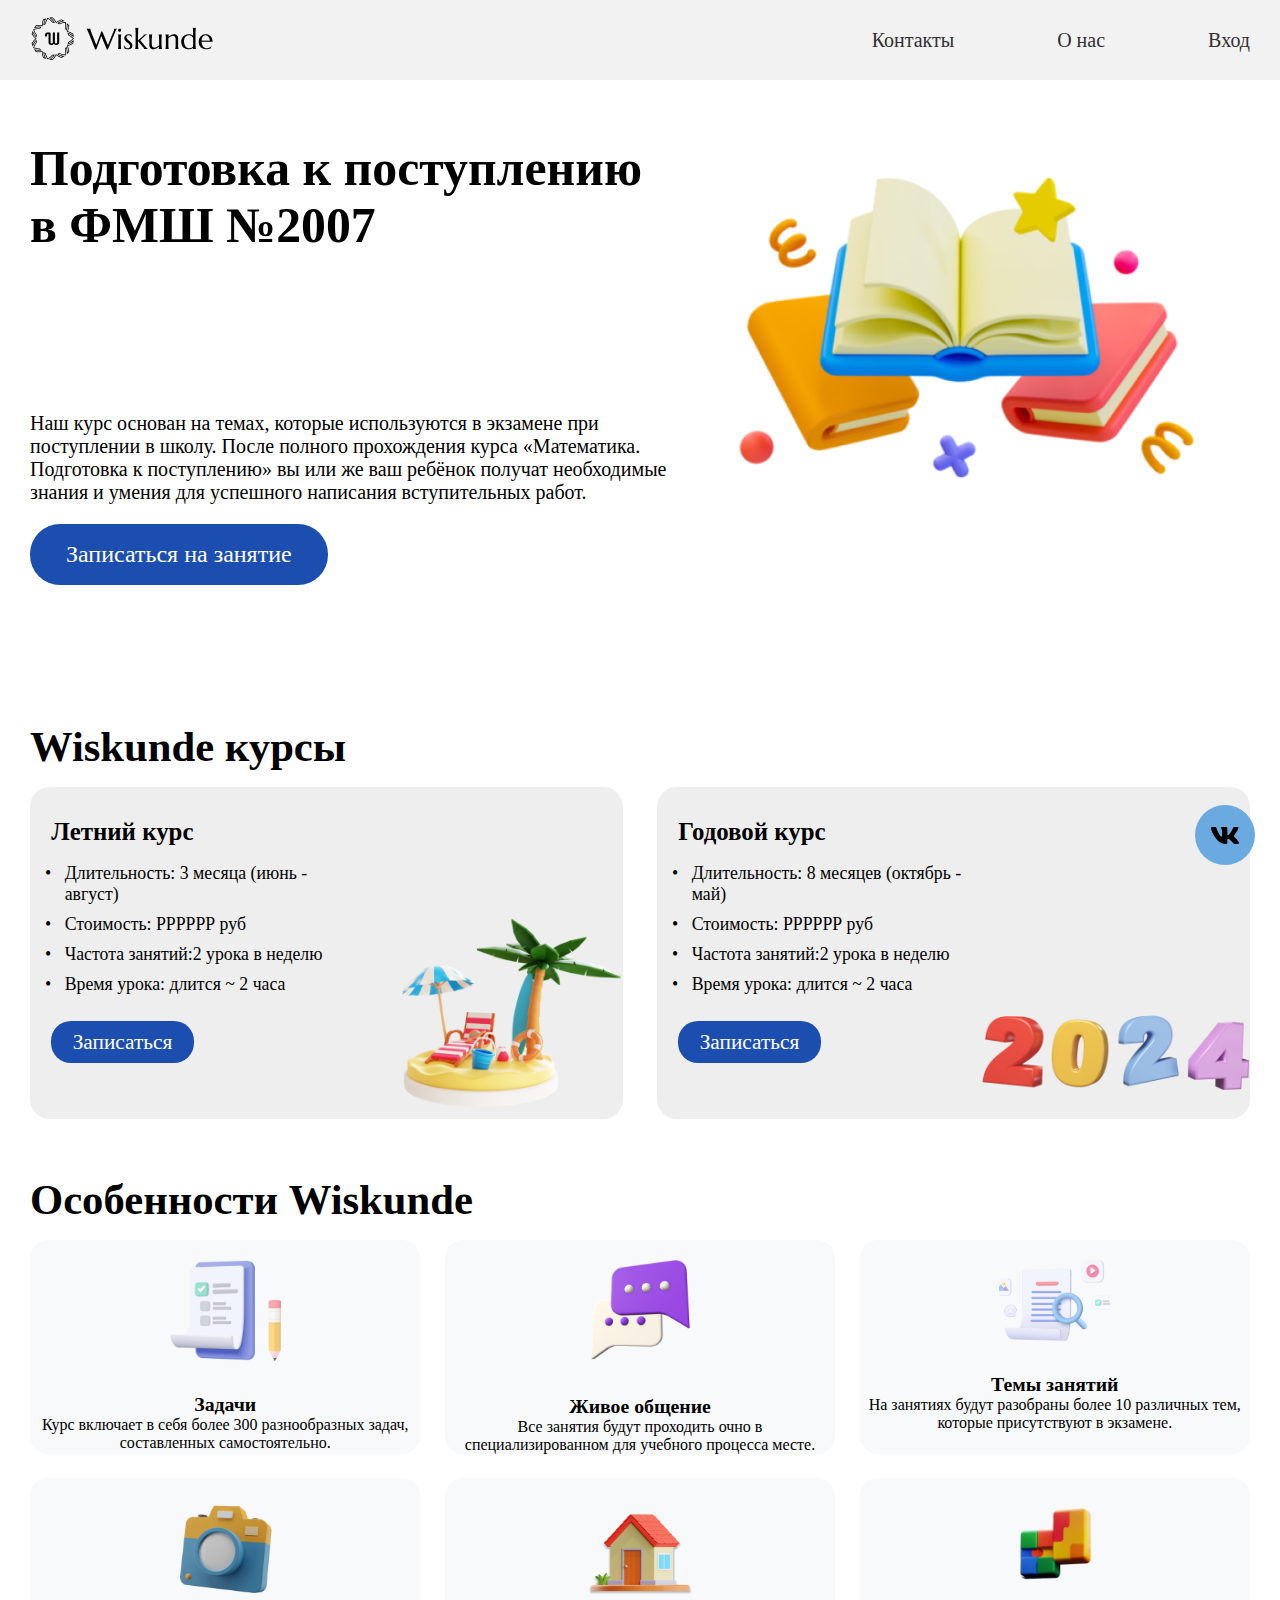
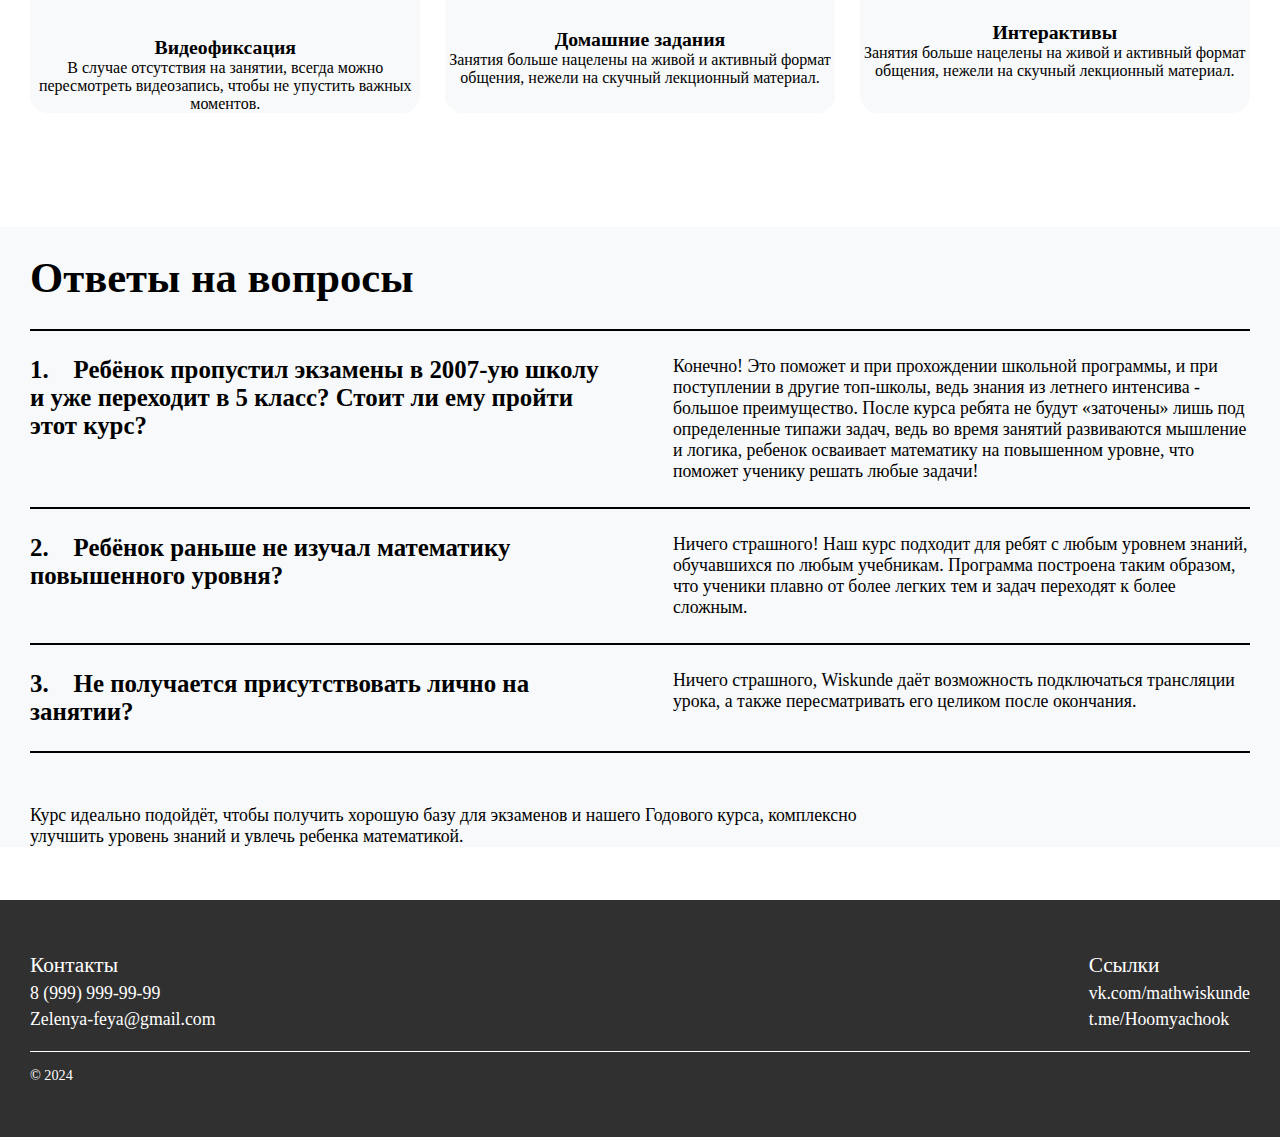
==== commit f2f5059a: "ended index page (without js animation)" ====
--- a/index.html
+++ b/index.html
@@ -222,18 +222,21 @@
         <footer class="index__footer">
             <div class="container">
                 <div class="footer-inner">
-                    <div class="footer-contact">
-                        <p class="footer-title">Контакты</p>
-                        <p class="footer-text">8 (999) 999-99-99</p>
-                        <p class="footer-text">Рома-лох@gmail.com</p>
-                    </div>
-                    <div class="footer-links">
-                        <p class="footer-title">Ссылки</p>
-                        <p class="footer-text">ВКонтакте</p>
-                        <p class="footer-text">Telegram</p>
-                    </div>
-                </div>
-                <div class="footer-line"></div>
+                    <div class="footer-inner-container">
+                        <div class="footer-contact">
+                            <p class="footer-title">Контакты</p>
+                            <p class="footer-text">8 (999) 999-99-99</p>
+                            <p class="footer-text">Zelenya-feya@gmail.com</p>
+                        </div>
+                        <div class="footer-links">
+                            <p class="footer-title">Ссылки</a></p>
+                            <p class="footer-text">vk.com/mathwiskunde</p>
+                            <p class="footer-text">t.me/Hoomyachook</p>
+                        </div>
+                    </div>
+                    <div class="footer-line"></div>
+                    <p class="copyright">© 2024</p>
+                </div>
             </div>
         </footer>
         <a href="https://vk.com/im?media=&sel=-224857793" target="_blank" rel="nofollow">
--- a/css/style.css
+++ b/css/style.css
@@ -18,8 +18,18 @@
     color: black;
 }
 
+.wrapper {
+    min-height: 100%;
+    display: flex;
+    flex-direction: column;
+}
+
 img {
     max-width: 100%;
+}
+
+main {
+    flex: 1 1 auto;
 }
 
 .whatsapp-button {
@@ -145,6 +155,7 @@
 }
 
 /*Основная часть страницы*/
+
 .tittle-index {
     font-size: 3.88889vw;
 }
@@ -337,20 +348,36 @@
 }
 
 .footer-inner {
+    padding-top: 4.16vw;
+    padding-bottom: 4.16vw;
+}
+
+.footer-inner-container {
     display: flex;
     justify-content: space-between;
 }
 
 .footer-line {
     border-bottom: 1px solid white;
-}
+    margin-top: 1.2vw;
+    margin-bottom: 1.2vw;
+}
+
 .footer-title {
     color: white;
     font-size: 1.667vw;
 }
+
 .footer-text {
     color: white;
     font-size: 1.3889vw;
+    margin-top: 5px;
+    margin-bottom: 5px;
+}
+
+.copyright {
+    color: white;
+    font-size: 1.111vw;
 }
 
 @media (max-width: 1000px) {
@@ -495,8 +522,13 @@
         font-size: 4.5vw;
     }
 
+    /* .whatsapp-button {
+        display: none;
+    } */
+
     .whatsapp-button {
-        display: none;
+        width: 40px;
+        height: 40px;
     }
 }
 
@@ -581,6 +613,16 @@
     }
 
     .question-answer {
-        font-size: 1.7889vw;
-    }
+        font-size: 1.9889vw;
+    }
+
+    .footer-title {
+        font-size: 2.167vw;
+    }
+
+    .whatsapp-button {
+        width: 30px;
+        height: 30px;
+    }
+
 }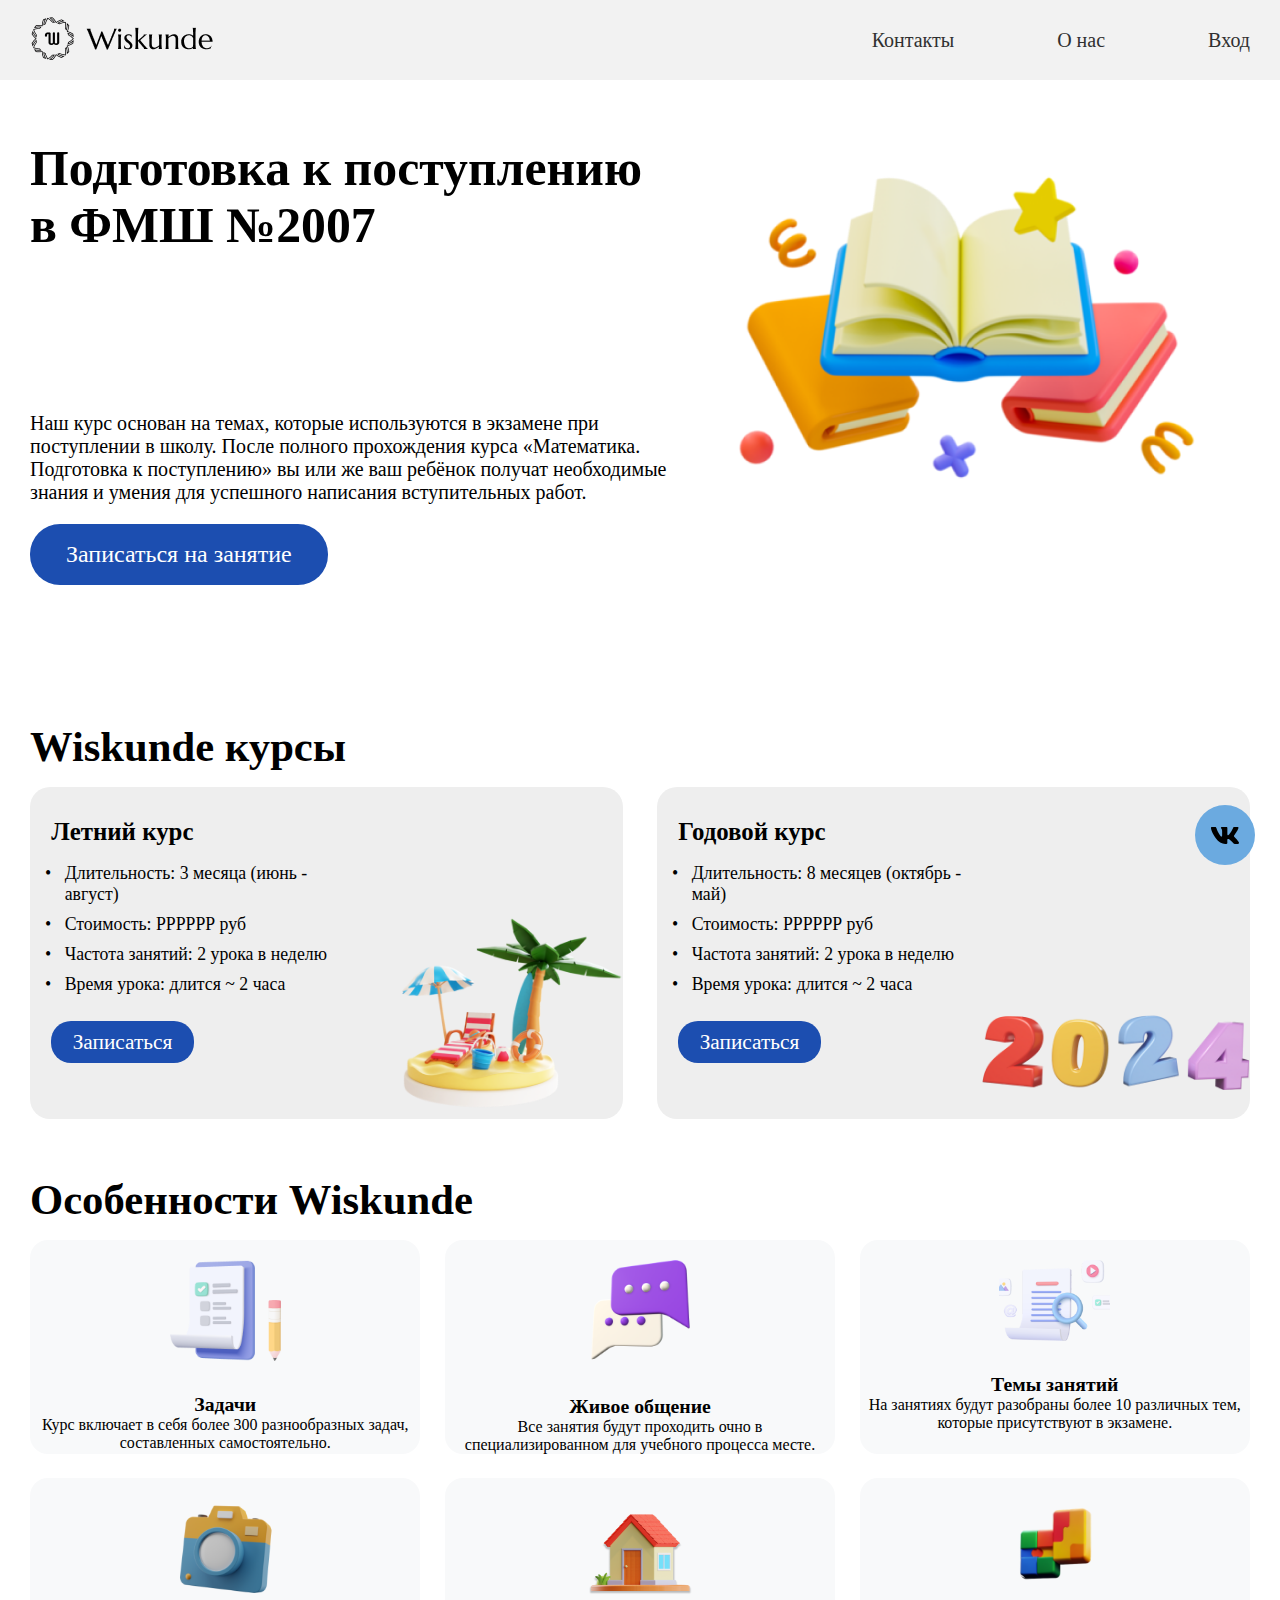
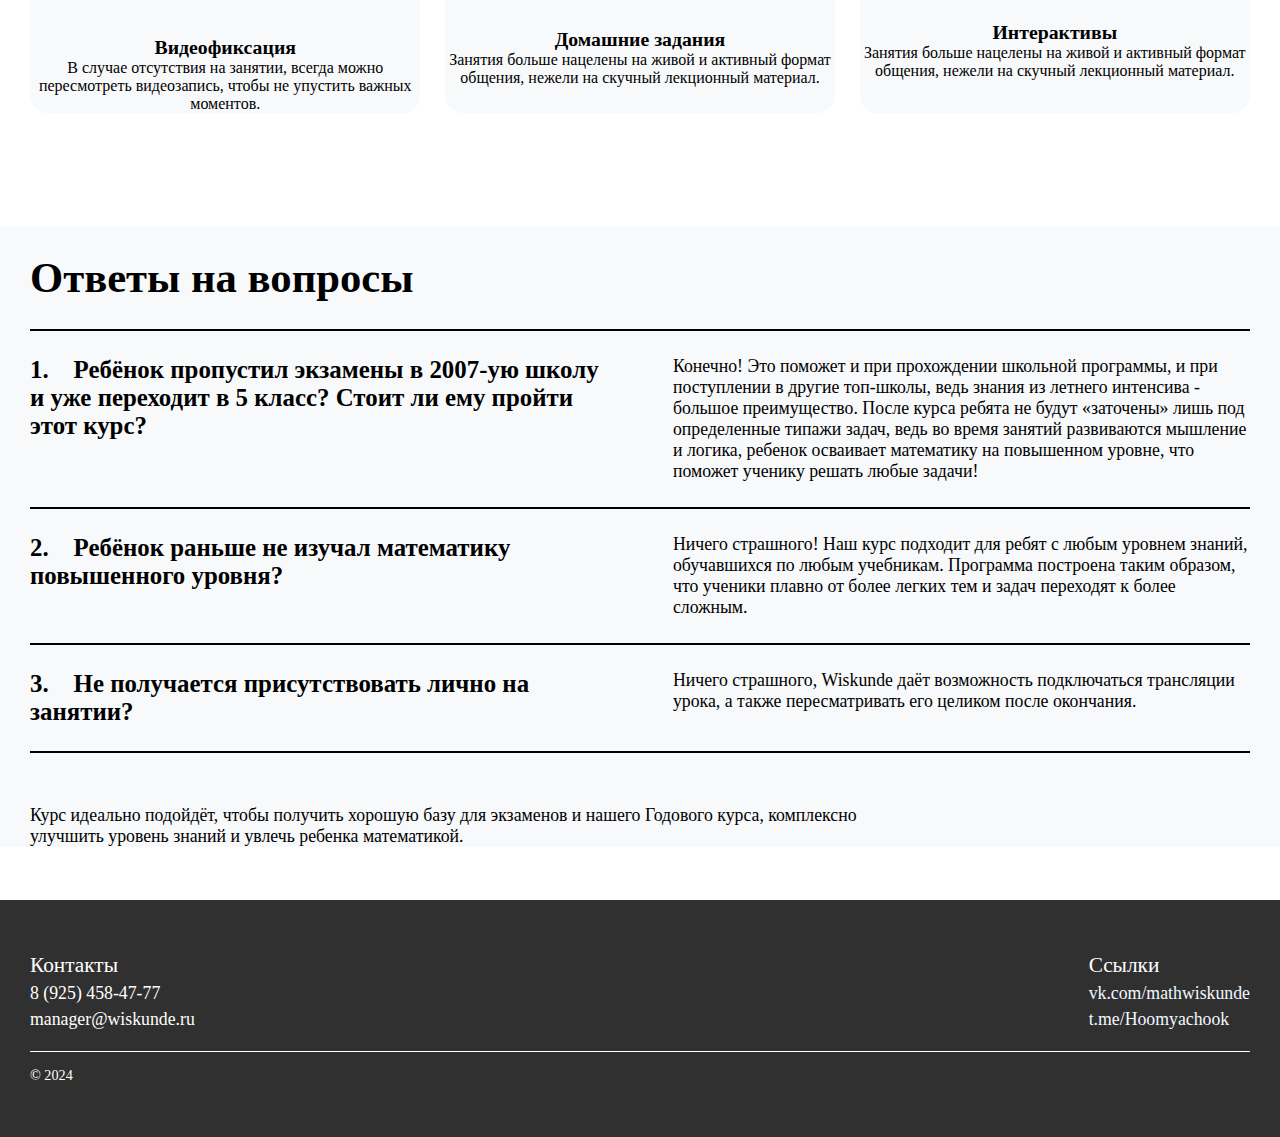
==== commit c9ad06be: "ended information page without adaptive" ====
--- a/index.html
+++ b/index.html
@@ -65,7 +65,7 @@
                                     <ul class='menu-description'>
                                         <li class="description-list">Длительность: 3 месяца (июнь - август)</li>
                                         <li class="description-list">Стоимость: РРРРРР руб</li>
-                                        <li class="description-list">Частота занятий:2 урока в неделю </li>
+                                        <li class="description-list">Частота занятий: 2 урока в неделю </li>
                                         <li class="description-list">Время урока: длится ~ 2 часа</li>
                                     </ul>
                                     <button class="description_button-sign-up">Записаться</button>
@@ -80,7 +80,7 @@
                                     <ul class="menu-description">
                                         <li class="description-list">Длительность: 8 месяцев (октябрь - май)</li>
                                         <li class="description-list">Стоимость: РРРРРР руб</li>
-                                        <li class="description-list">Частота занятий:2 урока в неделю </li>
+                                        <li class="description-list">Частота занятий: 2 урока в неделю </li>
                                         <li class="description-list">Время урока: длится ~ 2 часа</li>
                                     </ul>
                                     <button class="description_button-sign-up">Записаться</button>
@@ -225,13 +225,13 @@
                     <div class="footer-inner-container">
                         <div class="footer-contact">
                             <p class="footer-title">Контакты</p>
-                            <p class="footer-text">8 (999) 999-99-99</p>
-                            <p class="footer-text">Zelenya-feya@gmail.com</p>
+                            <p class="footer-text">8 (925) 458-47-77</p>
+                            <p class="footer-text">manager@wiskunde.ru</p>
                         </div>
                         <div class="footer-links">
                             <p class="footer-title">Ссылки</a></p>
-                            <p class="footer-text">vk.com/mathwiskunde</p>
-                            <p class="footer-text">t.me/Hoomyachook</p>
+                            <p class="footer-text"><a href="https://vk.com/mathwiskunde">vk.com/mathwiskunde</a></p>
+                            <p class="footer-text"><a href="https://t.me/Hoomyachook">t.me/Hoomyachook</a></p>
                         </div>
                     </div>
                     <div class="footer-line"></div>
--- a/css/style.css
+++ b/css/style.css
@@ -11,6 +11,7 @@
 
 a {
     text-decoration: none;
+    color: aliceblue;
 }
 
 body {
@@ -380,6 +381,131 @@
     font-size: 1.111vw;
 }
 
+/*Page with information*/
+
+.information_main {
+    margin-top: 5.13vw;
+}
+
+.top_information-inner {
+    padding-top: 2.91667vw;
+    padding-left: 3.2638vw;
+    padding-bottom: 6.18vw;
+    padding-right: 3.2638vw;
+    border: 3px solid black;
+    border-radius: 30px;
+}
+
+.top_inner-grid {
+    display: grid;
+    grid-template-columns: 62% 32%;
+    gap: 3.54166vw;
+}
+
+.title-information {
+    font-size: 3.3333vw;
+}
+
+.top_information-text {
+    font-size: 1.9424vw;
+}
+
+.top_information-text-container {
+    padding-top: 2.1527vw;
+}
+
+.description_achive-top {
+    display: flex;
+    justify-content: space-between;
+    margin-top: 1.38vw;
+}
+
+.stars-information {
+    width: 22.84vw;
+}
+
+.description_title-container {
+    align-items: center;
+    padding-top: 8.85833vw;
+    padding-left: 3.5vw;
+}
+
+.description-title {
+    font-size: 3.33333vw;
+}
+
+.description_achive-grid {
+    display: grid;
+    grid-template-columns: 1fr 1fr;
+    gap: 2.916vw;
+}
+
+.description_achive-part {
+    padding-top: 3.05vw;
+    padding-left: 3.541vw;
+    padding-right: 3.541vw;
+    padding-bottom: 2.9vw;
+    background-color: rgba(248, 249, 250, 1);
+}
+
+.description_achive-part-text {
+    font-size: 1.944vw;
+}
+
+.extracurricular_life-information {
+    margin-top: 12.638vw;
+}
+
+.extracurricular_life-container {
+    padding-left: 4.9288vw;
+    display: flex;
+    padding-top: 3.95vw;
+}
+
+.extracurricular_life-title {
+    font-size: 3.333vw;
+    padding-left: 4.9288vw
+}
+
+.extracurricular_life-container-inner {
+    width: 78.68055vw;
+}
+
+.extracurricular_life-container-text {
+    font-size: 1.9444vw;
+}
+
+.extracurricular_life-container-image {
+    padding-top: 9.122vw;
+    padding-left: 2.79vw;
+}
+
+.extracurricular_life-image {
+    width: 8.7986vw;
+}
+
+.extracurricular_life-graphic {
+    position: relative;
+    height: 33.26vw;
+}
+.extracurricular_life-graphic-top {
+    left: 1.388vw;
+    position: absolute;
+}
+.extracurricular_life-graphic-bottom {
+    top: 2.4305vw;
+    left: 4.961vw;
+    position: absolute;
+}
+
+.extracurricular_life-graphic-icon {
+      width: 5.97vw;
+}
+
+.extracurricular_life-graphic-image {
+    width: 88.8vw;
+}
+/*adaptive*/
 @media (max-width: 1000px) {
     .menu {
         gap: 80px;
@@ -522,10 +648,6 @@
         font-size: 4.5vw;
     }
 
-    /* .whatsapp-button {
-        display: none;
-    } */
-
     .whatsapp-button {
         width: 40px;
         height: 40px;
@@ -535,7 +657,7 @@
 @media (max-width: 480px) {
     .menu__btn {
         width: 14px;
-        height: 11px;
+        height: 10px;
     }
 
     .logo {
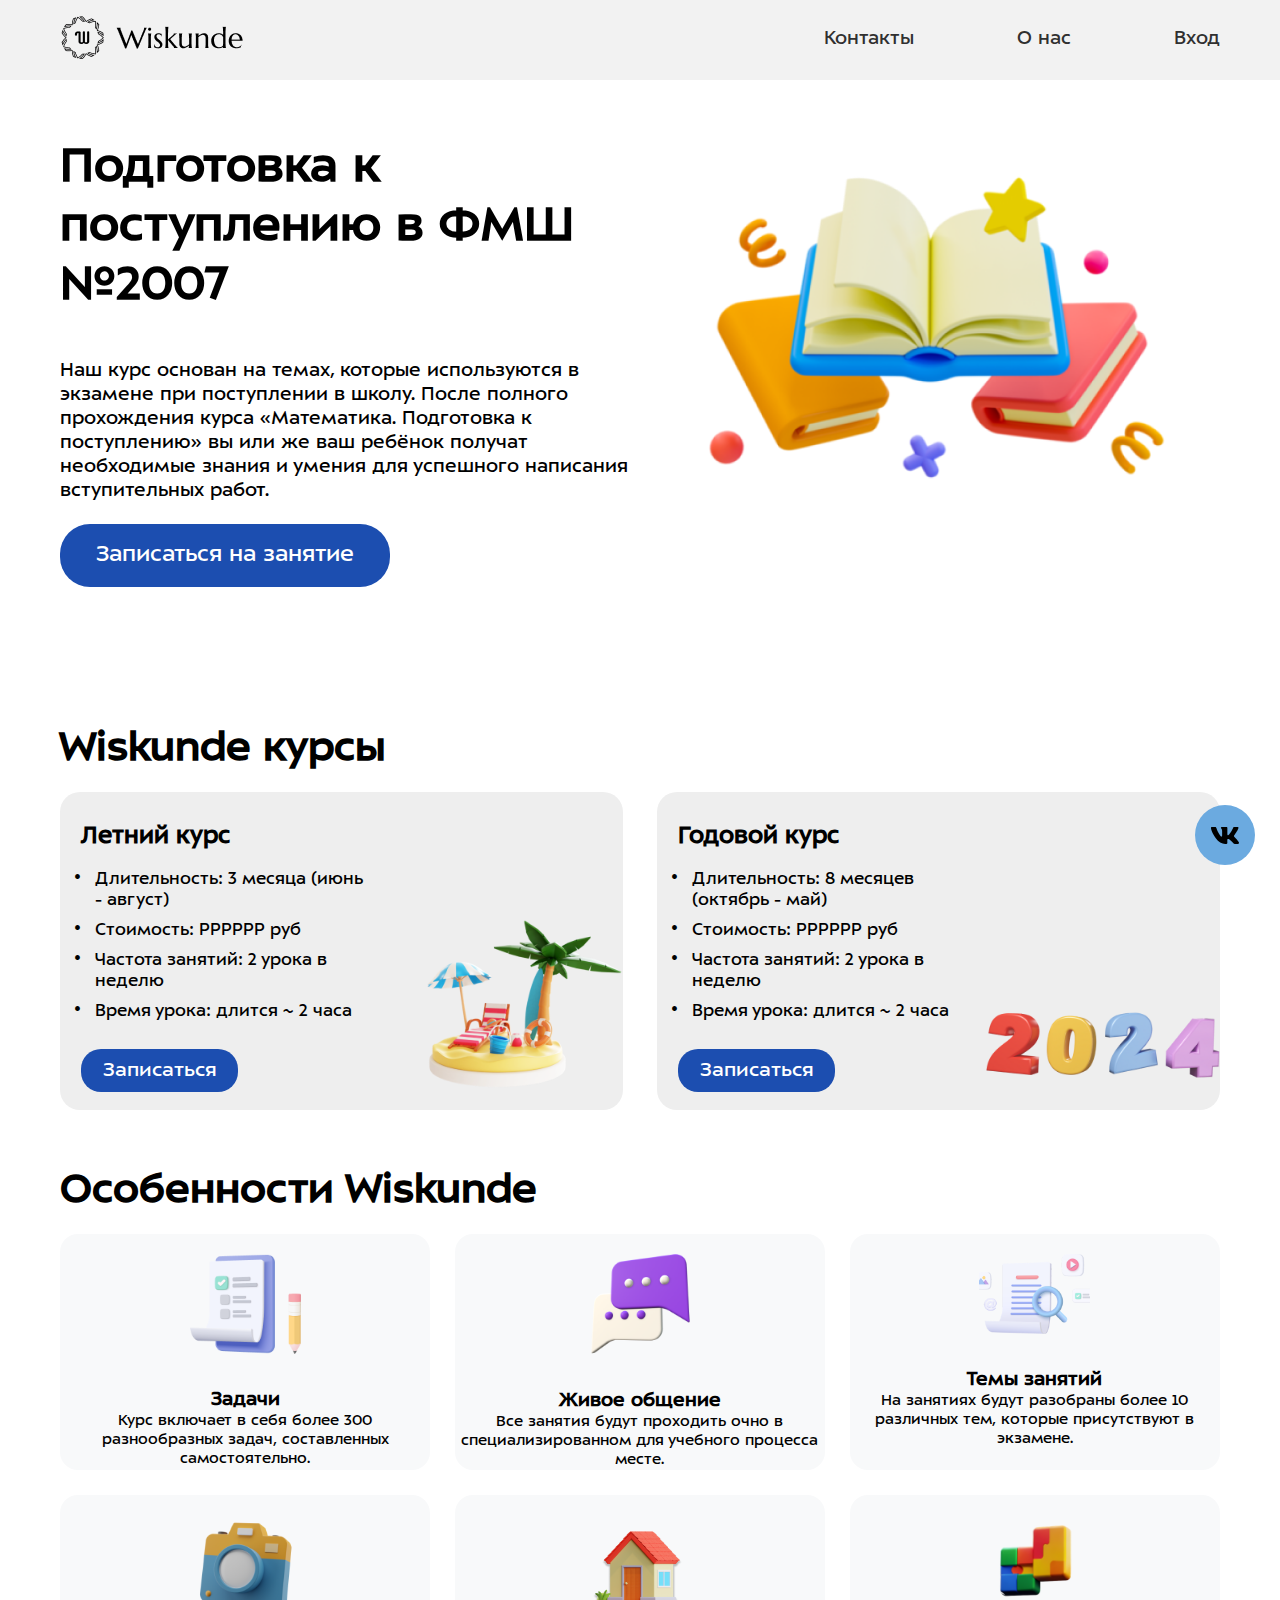
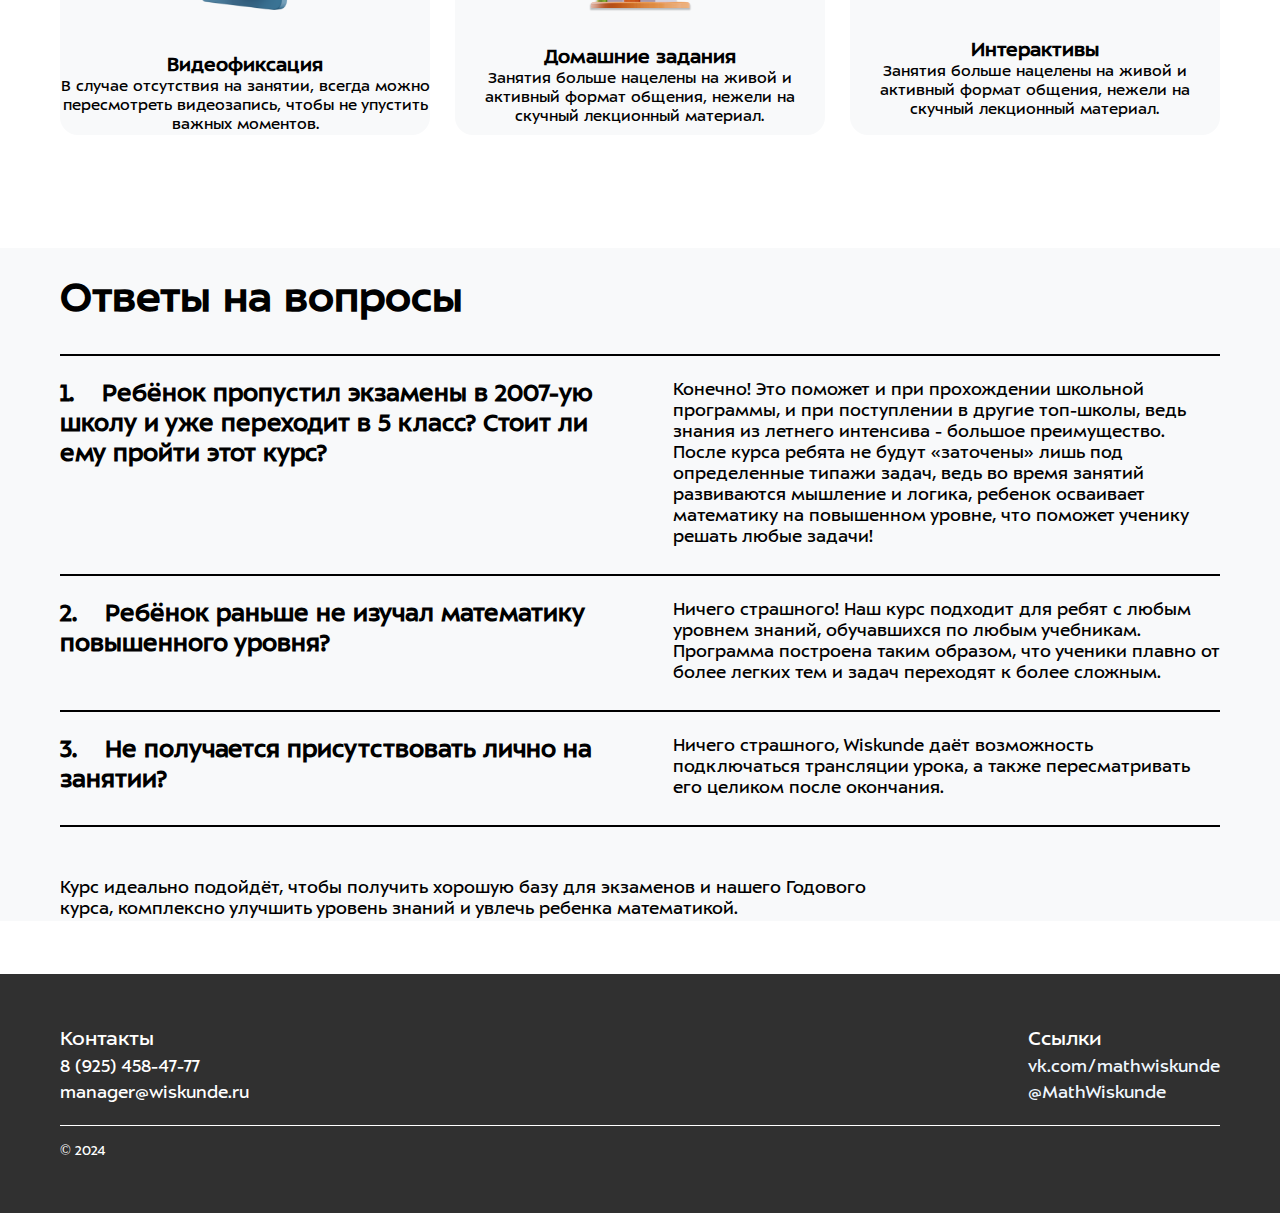
==== commit 37edd0ec: "refactoring" ====
--- a/index.html
+++ b/index.html
@@ -231,7 +231,7 @@
                         <div class="footer-links">
                             <p class="footer-title">Ссылки</a></p>
                             <p class="footer-text"><a href="https://vk.com/mathwiskunde">vk.com/mathwiskunde</a></p>
-                            <p class="footer-text"><a href="https://t.me/Hoomyachook">t.me/Hoomyachook</a></p>
+                            <p class="footer-text"><a href="https://t.me/MathWiskunde">@MathWiskunde</a></p>
                         </div>
                     </div>
                     <div class="footer-line"></div>
--- a/css/style.css
+++ b/css/style.css
@@ -1,5 +1,3 @@
-@import url(https://db.onlinewebfonts.com/c/595030bb520f1e2ab2fb4e8d7c5f30a5?family=ALS+Sector+Regular+Regular);
-
 * {
     margin: 0;
     padding: 0;
@@ -20,17 +18,21 @@
 }
 
 .wrapper {
-    min-height: 100%;
     display: flex;
     flex-direction: column;
+    min-height: 100vh; 
 }
 
 img {
     max-width: 100%;
 }
 
-main {
-    flex: 1 1 auto;
+/* main {
+    flex: 1 0 auto;
+} */
+
+footer {
+    margin-top: auto;
 }
 
 .whatsapp-button {
@@ -78,8 +80,7 @@
 }
 
 .container {
-    max-width: 1220px;
-    padding: 0 10px;
+    padding: 0 60px;
     margin: 0 auto;
 }
 
@@ -488,10 +489,12 @@
     position: relative;
     height: 33.26vw;
 }
+
 .extracurricular_life-graphic-top {
     left: 1.388vw;
     position: absolute;
 }
+
 .extracurricular_life-graphic-bottom {
     top: 2.4305vw;
     left: 4.961vw;
@@ -499,11 +502,49 @@
 }
 
 .extracurricular_life-graphic-icon {
-      width: 5.97vw;
+    width: 5.97vw;
 }
 
 .extracurricular_life-graphic-image {
     width: 88.8vw;
+}
+
+/* contact part*/
+.contact_main {
+    margin-top: ;
+}
+
+.contact_inner {
+    display: flex;
+
+}
+
+.contact-right_part {
+    max-width: 669px;
+}
+
+.contact_message-container {
+    display: flex;
+    gap: 20px;
+}
+
+.contact-right_part-text {
+    font-weight: 700;
+    font-size: 2.805vw;
+}
+
+.contact_tg-img,
+.contact_vk-img,
+.contact_whatsapp-img {
+    width: 7.361vw;
+}
+
+.contact_human-img {
+    width: 37.7vw;
+}
+
+.contact_arrow-img {
+    width: 7.84vw;
 }
 /*adaptive*/
 @media (max-width: 1000px) {
@@ -540,9 +581,17 @@
     .features_text {
         font-size: 1.388889vw;
     }
+
+
+
 }
 
 @media (max-width: 768px) {
+    .container {
+        padding: 0 10px;
+        margin: 0 auto;
+    }
+
     .menu {
         transform: translateY(-100%);
         position: absolute;
@@ -610,6 +659,12 @@
         grid-template-rows: 1fr;
     }
 
+
+    .description__inner-index-grid {
+        grid-template-columns: 1fr;
+        grid-template-rows: 1fr;
+    }
+
     .description_title-index {
         font-size: 3.125vw;
     }
@@ -652,6 +707,7 @@
         width: 40px;
         height: 40px;
     }
+
 }
 
 @media (max-width: 480px) {
@@ -747,4 +803,67 @@
         height: 30px;
     }
 
+    .description_achive-grid {
+        display: grid;
+        grid-template-columns: 1fr;
+        gap: 2.916vw;
+    }
+
+    .top_information-inner {
+        padding-top: 3.91667vw;
+        padding-left: 3.4638vw;
+        padding-bottom: 6.28vw;
+        padding-right: 3.4638vw;
+    }
+
+    .title-information {
+        font-size: 15px;
+    }
+
+    .top_information-text {
+        font-size: 2.08vw;
+    }
+
+    .description_achive-part-text {
+        font-size: 2.7vw;
+    }
+
+    .description-title {
+        font-size: 15px;
+    }
+
+    .extracurricular_life-title {
+        font-size: 15px;
+    }
+
+    .extracurricular_life-container-text {
+        font-size: 2.9vw;
+    }
+
+    .extracurricular_life-container-image {
+        padding-top: 20vw;
+    }
+
+    .extracurricular_life-information-inner {
+        margin-bottom: 4.1vw;
+    }
+
+    .extracurricular_life-container-inner {
+        max-width: 323px;
+    }
+
+    .extracurricular_life-image {
+        width: 11.5vw;
+    }
+}
+
+@font-face {
+    font-family: "ALS Sector Regular Regular";
+    src: url("../fonts/ALS Sector Regular Regular.eot");
+    src: url("../fonts/ALS Sector Regular Regular.eot?#iefix") format("embedded-opentype"),
+        url('../fonts/ALS Sector Regular Regular.woff2') format('woff2'),
+        url("../fonts/ALS Sector Regular Regular.woff") format("woff"),
+        url("../fonts/ALS Sector Regular Regular.ttf") format("truetype");
+    font-style: normal;
+    font-weight: normal;
 }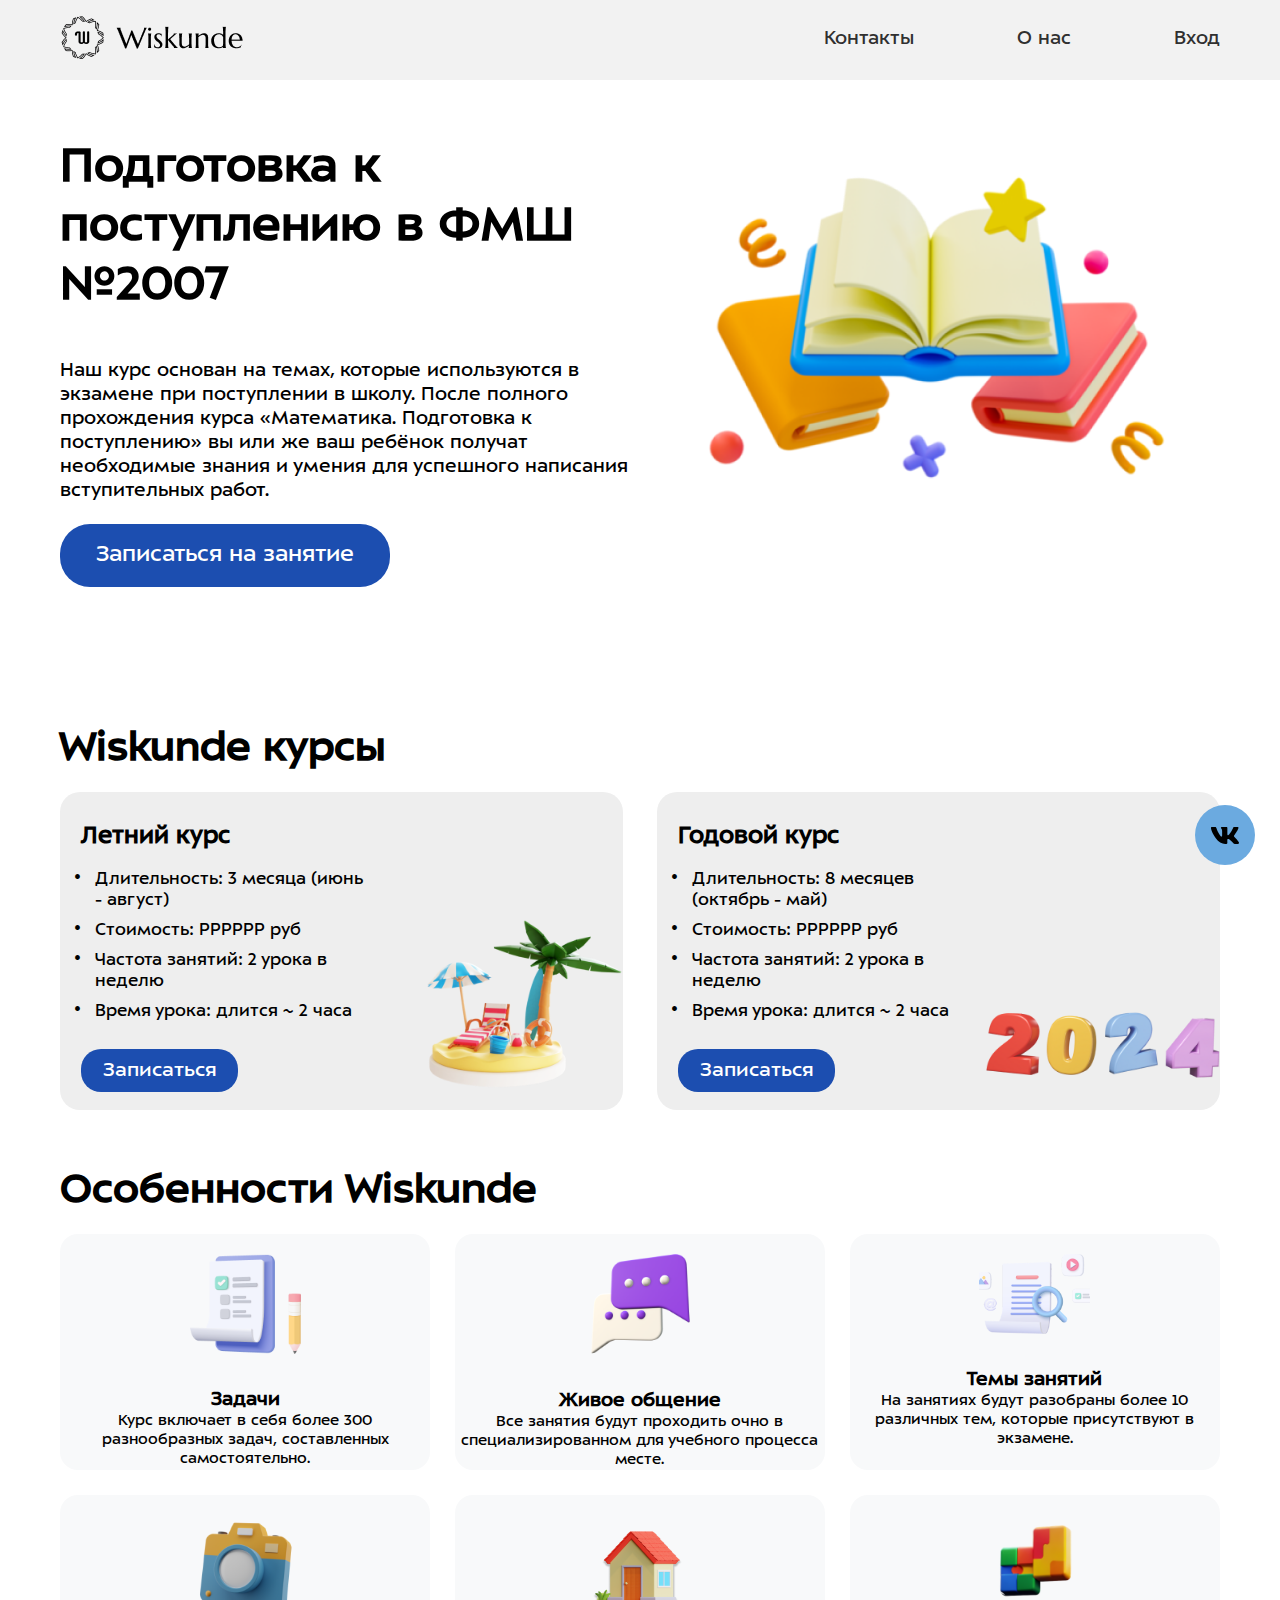
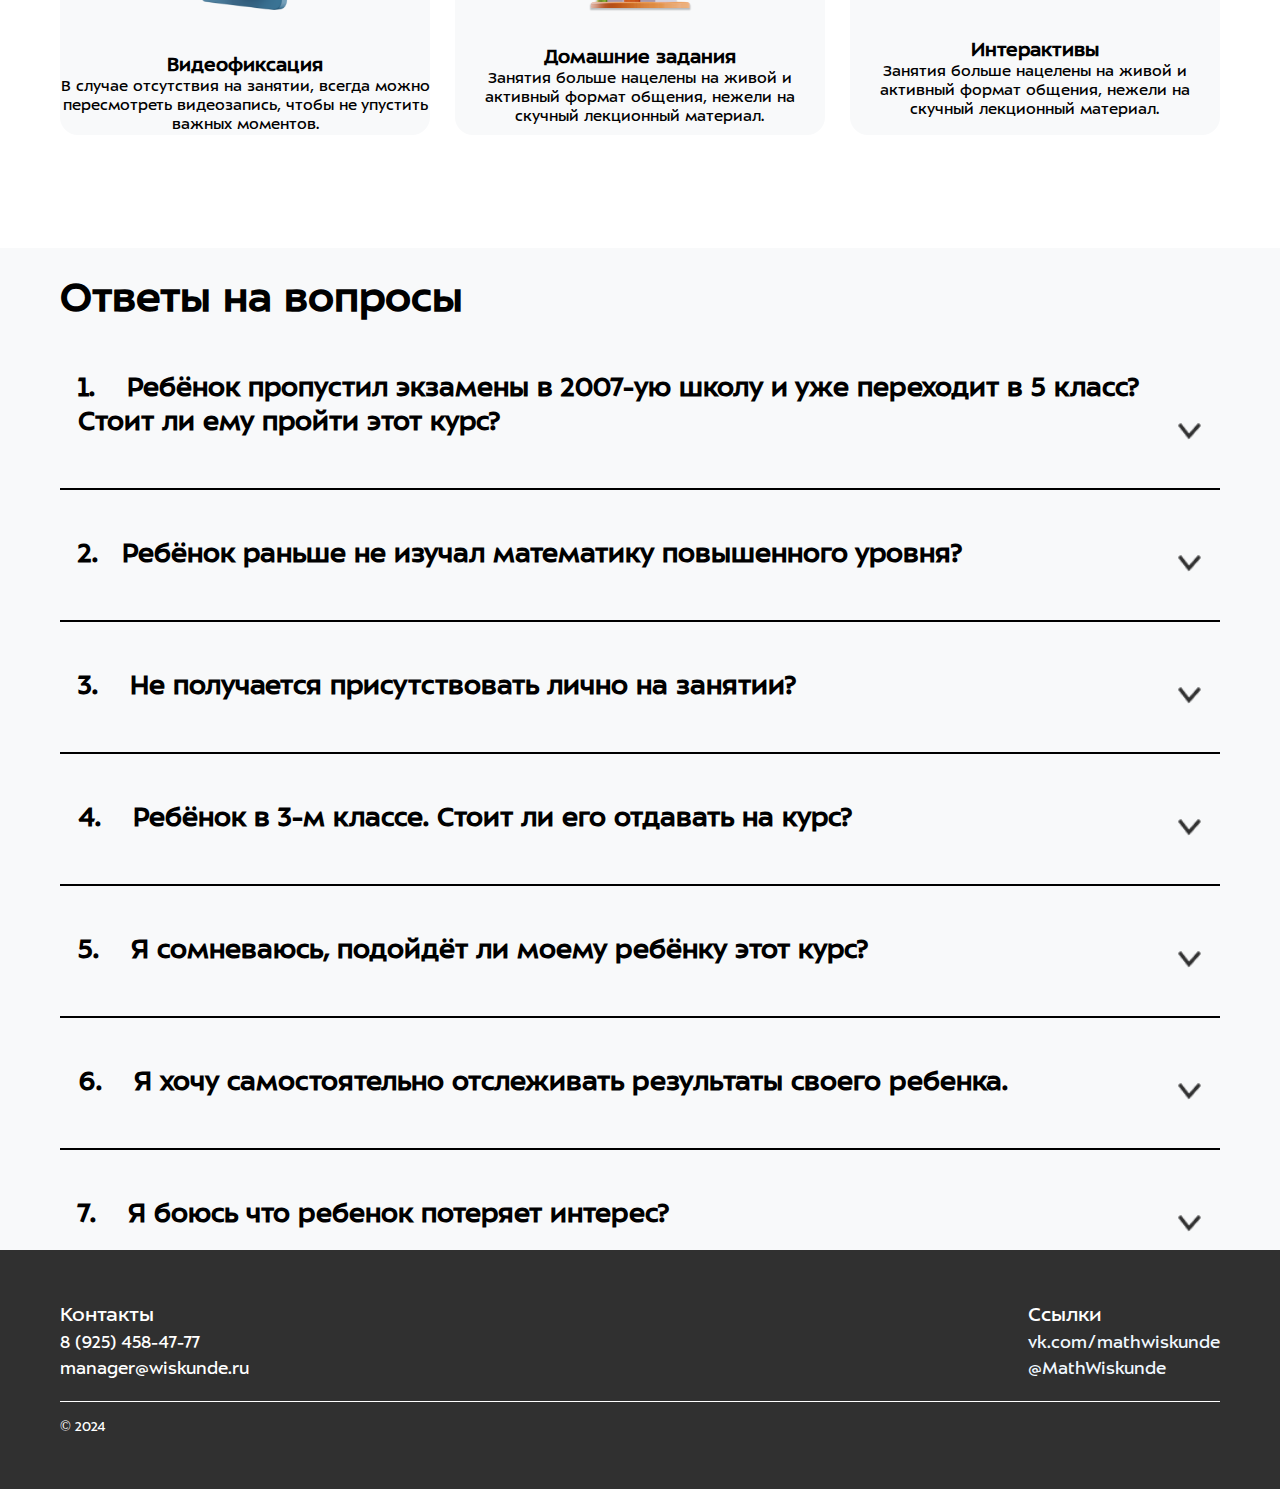
==== commit 52e77f66: "changed answer section in index page" ====
--- a/index.html
+++ b/index.html
@@ -161,59 +161,114 @@
                     <div class="answers_inner">
                         <h1 class="answer-title">Ответы на вопросы</h1>
                     </div>
-                    <div class="line"></div>
-                    <div class="question-inner">
-                        <div>
-                            <p class="question-text">1.    Ребёнок пропустил экзамены в 2007-ую школу и уже переходит в
-                                5
-                                класс? Стоит ли ему пройти
-                                этот курс?</p>
-                        </div>
-                        <div>
-                            <p class="question-answer">Конечно! Это поможет и при прохождении школьной программы, и при
-                                поступлении в другие
-                                топ-школы, ведь знания из летнего интенсива - большое преимущество. После курса ребята
-                                не
-                                будут
-                                «заточены» лишь под определенные типажи задач, ведь во время занятий развиваются
-                                мышление и
-                                логика, ребенок осваивает математику на повышенном уровне, что поможет ученику решать
-                                любые
-                                задачи!</p>
-                        </div>
-                    </div>
-                    <div class="line"></div>
-                    <div class="question-inner">
-                        <div>
-                            <p class="question-text">2.    Ребёнок раньше не изучал математику повышенного уровня?</p>
-                        </div>
-                        <div>
-                            <p class="question-answer">Ничего страшного! Наш курс подходит для ребят с любым уровнем
-                                знаний,
-                                обучавшихся по любым
-                                учебникам. Программа построена таким образом, что ученики плавно от более легких тем и
-                                задач
-                                переходят к более сложным.</p>
-                        </div>
-                    </div>
-                    <div class="line"></div>
-                    <div class="question-inner">
-                        <div>
-                            <p class="question-text">3.    Не получается присутствовать лично на занятии?</p>
-                        </div>
-                        <div>
-                            <p class="question-answer">Ничего страшного, Wiskunde даёт возможность подключаться
-                                трансляции
-                                урока, а также пересматривать его целиком после окончания.</p>
-                        </div>
-                    </div>
-                    <div class="line"></div>
-                    <div class="addition">
-                        <p class="addition-text">Курс идеально подойдёт, чтобы получить хорошую базу для экзаменов и
-                            нашего
-                            Годового курса,
-                            комплексно
-                            улучшить уровень знаний и увлечь ребенка математикой.</p>
+                    <button class="collapsible">
+                        <div class="Xx">
+                            <p class="question-item-text">1.    Ребёнок пропустил экзамены в 2007-ую школу и уже
+                                переходит в 5
+                                класс?<br>Стоит ли ему пройти этот курс?</p>
+                            <img class="header__btn__logo-test" src="images/index_arrow.png">
+                        </div>
+                    </button>
+                    <div class="content">
+                        <p>Конечно! Это поможет и при прохождении школьной программы, и при поступлении в другие
+                            топ-школы, ведь
+                            знания из летнего интенсива - большое преимущество. После курса ребята не будут «заточены»
+                            лишь под
+                            определенные типажи задач, ведь во время занятий развиваются мышление и логика, ребенок
+                            осваивает
+                            математику на повышенном уровне, что поможет ученику решать любые задачи!</p>
+                        </img>
+                    </div>
+                    <div class="line"></div>
+                    <button class="collapsible">
+                        <div class="Xx">
+                            <p class="question-item-text">2.   Ребёнок раньше не изучал математику повышенного уровня?</p>
+                            <img class="header__btn__logo-test" src="images/index_arrow.png">
+                        </div>
+                    </button>
+                    <div class="content">
+                        <p>Ничего страшного! Наш курс подходит для ребят с любым уровнем знаний, обучавшихся по любым
+                            учебникам.
+                            Программа построена таким образом, что ученики плавно от более легких тем и задач переходят
+                            к более
+                            сложным.</p>
+                        </img>
+                    </div>
+                    <div class="line"></div>
+                    <button class="collapsible">
+                        <div class="Xx">
+                            <p class="question-item-text">3.    Не получается присутствовать лично на занятии?</p>
+                            <img class="header__btn__logo-test" src="images/index_arrow.png">
+                        </div>
+                    </button>
+                    <div class="content">
+                        <p>Ничего страшного! Наш курс подходит для ребят с любым уровнем знаний, обучавшихся по любым
+                            учебникам.
+                            Программа построена таким образом, что ученики плавно от более легких тем и задач переходят
+                            к более
+                            сложным.</p>
+                        </img>
+                    </div>
+                    <div class="line"></div>
+                    <button class="collapsible">
+                        <div class="Xx">
+                            <p class="question-item-text">4.    Ребёнок в 3-м классе. Стоит ли его отдавать на курс?</p>
+                            <img class="header__btn__logo-test" src="images/index_arrow.png">
+                        </div>
+                    </button>
+                    <div class="content">
+                        <p>Ничего страшного! Наш курс подходит для ребят с любым уровнем знаний, обучавшихся по любым
+                            учебникам.
+                            Программа построена таким образом, что ученики плавно от более легких тем и задач переходят
+                            к более
+                            сложным.</p>
+                        </img>
+                    </div>
+                    <div class="line"></div>
+                    <button class="collapsible">
+                        <div class="Xx">
+                            <p class="question-item-text">5.    Я сомневаюсь, подойдёт ли моему ребёнку этот курс? </p>
+                            <img class="header__btn__logo-test" src="images/index_arrow.png">
+                        </div>
+                    </button>
+                    <div class="content">
+                        <p>Ничего страшного! Наш курс подходит для ребят с любым уровнем знаний, обучавшихся по любым
+                            учебникам.
+                            Программа построена таким образом, что ученики плавно от более легких тем и задач переходят
+                            к более
+                            сложным.</p>
+                        </img>
+                    </div>
+                    <div class="line"></div>
+                    <button class="collapsible">
+                        <div class="Xx">
+                            <p class="question-item-text">6.    Я хочу самостоятельно отслеживать результаты своего
+                                ребенка. </p>
+                            <img class="header__btn__logo-test" src="images/index_arrow.png">
+                        </div>
+                    </button>
+                    <div class="content">
+                        <p>Ничего страшного! Наш курс подходит для ребят с любым уровнем знаний, обучавшихся по любым
+                            учебникам.
+                            Программа построена таким образом, что ученики плавно от более легких тем и задач переходят
+                            к более
+                            сложным.</p>
+                        </img>
+                    </div>
+                    <div class="line"></div>
+                    <button class="collapsible">
+                        <div class="Xx">
+                            <p class="question-item-text">7.    Я боюсь что ребенок потеряет интерес?</p>
+                            <img class="header__btn__logo-test" src="images/index_arrow.png">
+                        </div>
+                    </button>
+                    <div class="content">
+                        <p>Ничего страшного! Наш курс подходит для ребят с любым уровнем знаний, обучавшихся по любым
+                            учебникам.
+                            Программа построена таким образом, что ученики плавно от более легких тем и задач переходят
+                            к более
+                            сложным.</p>
+                        </img>
                     </div>
                 </div>
             </section>
@@ -243,6 +298,7 @@
             <span class="whatsapp-button"></span>
         </a>
     </div>
+
     <script src="js/main.js"></script>
 </body>
 
--- a/css/style.css
+++ b/css/style.css
@@ -20,16 +20,12 @@
 .wrapper {
     display: flex;
     flex-direction: column;
-    min-height: 100vh; 
+    min-height: 100vh;
 }
 
 img {
     max-width: 100%;
 }
-
-/* main {
-    flex: 1 0 auto;
-} */
 
 footer {
     margin-top: auto;
@@ -307,6 +303,7 @@
 
 .line {
     border-bottom: 2px solid black;
+    margin: 30px 0;
 }
 
 
@@ -511,21 +508,28 @@
 
 /* contact part*/
 .contact_main {
-    margin-top: ;
-}
-
+    margin-top: 2.2vw;
+    margin-bottom: 2.2vw;
+}
+
+.contact-right_part {
+    padding-top: 9.7vw;
+}
+.contact-center-part {
+    padding-top: 19vw;
+}
 .contact_inner {
     display: flex;
-
+    gap: 20px;
 }
 
 .contact-right_part {
-    max-width: 669px;
+    max-width: 46vw;
 }
 
 .contact_message-container {
     display: flex;
-    gap: 20px;
+    gap: 4vw;
 }
 
 .contact-right_part-text {
@@ -540,12 +544,17 @@
 }
 
 .contact_human-img {
-    width: 37.7vw;
+    width: 543px;
 }
 
 .contact_arrow-img {
     width: 7.84vw;
 }
+
+.contact_message-container {
+    margin-top: 10vw;
+}
+
 /*adaptive*/
 @media (max-width: 1000px) {
     .menu {
@@ -581,9 +590,9 @@
     .features_text {
         font-size: 1.388889vw;
     }
-
-
-
+    .contact_human-img {
+        width: 37.7vw;
+    }
 }
 
 @media (max-width: 768px) {
@@ -708,6 +717,38 @@
         height: 40px;
     }
 
+    .contact-center-part {
+        display: none;
+    }
+
+    .contact_inner {
+        display: block;
+    }
+
+    .contact-left_part {
+        display: flex;
+        justify-content: center;
+    }
+    .contact-right_part {
+        max-width: 100%;
+    }
+
+    .contact-right_part-text {
+        text-align: center;
+    }
+    .contact_message-container {
+        justify-content: center;
+    }
+
+    .contact_message-container {
+        margin-top: 5vw;
+    }
+
+    .contact_tg-img,
+    .contact_vk-img,
+    .contact_whatsapp-img {
+        width: 9.361vw;
+    }
 }
 
 @media (max-width: 480px) {
@@ -866,4 +907,44 @@
         url("../fonts/ALS Sector Regular Regular.ttf") format("truetype");
     font-style: normal;
     font-weight: normal;
+}
+
+
+.collapsible {
+    font-family: "ALS Sector Regular Regular";
+    transition: background-color 1s ease-in-out;
+    padding: 18px;
+    width: 100%;
+    border: none;
+    text-align: left;
+    outline: none;
+    font-size: 15px;
+}
+
+
+.collapsible:hover {
+    background-color: #ebebeb;
+}
+
+.content {
+    padding: 0 18px;
+    max-height: 0;
+    overflow: hidden;
+    transition: max-height 0.2s ease-out;
+    /* background-color: #f1f1f1; */
+}
+
+.question-item-text {
+    font-size: 28px;
+    font-weight: 700;
+}
+
+.Xx {
+    display: flex;
+    justify-content: space-between;
+    align-items: flex-end;
+}
+
+.header__btn__logo-test {
+    height: 17px;
 }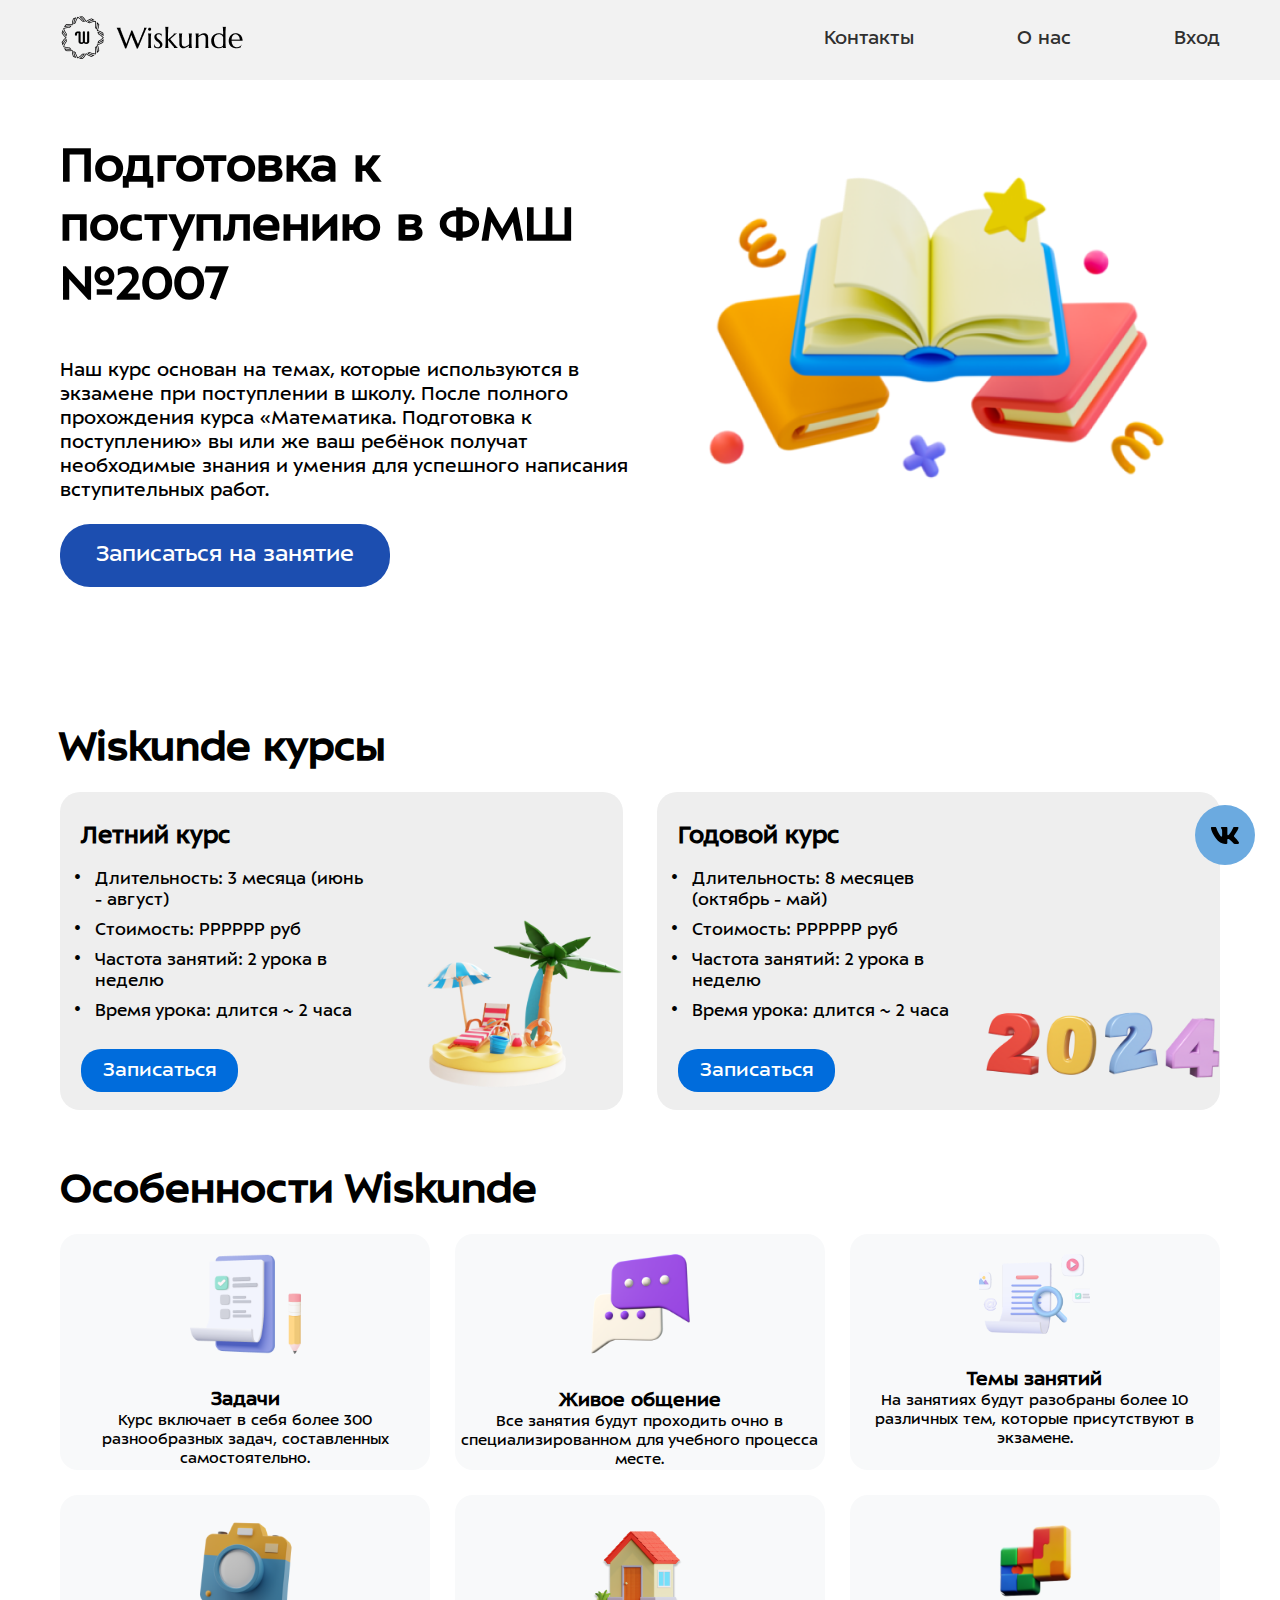
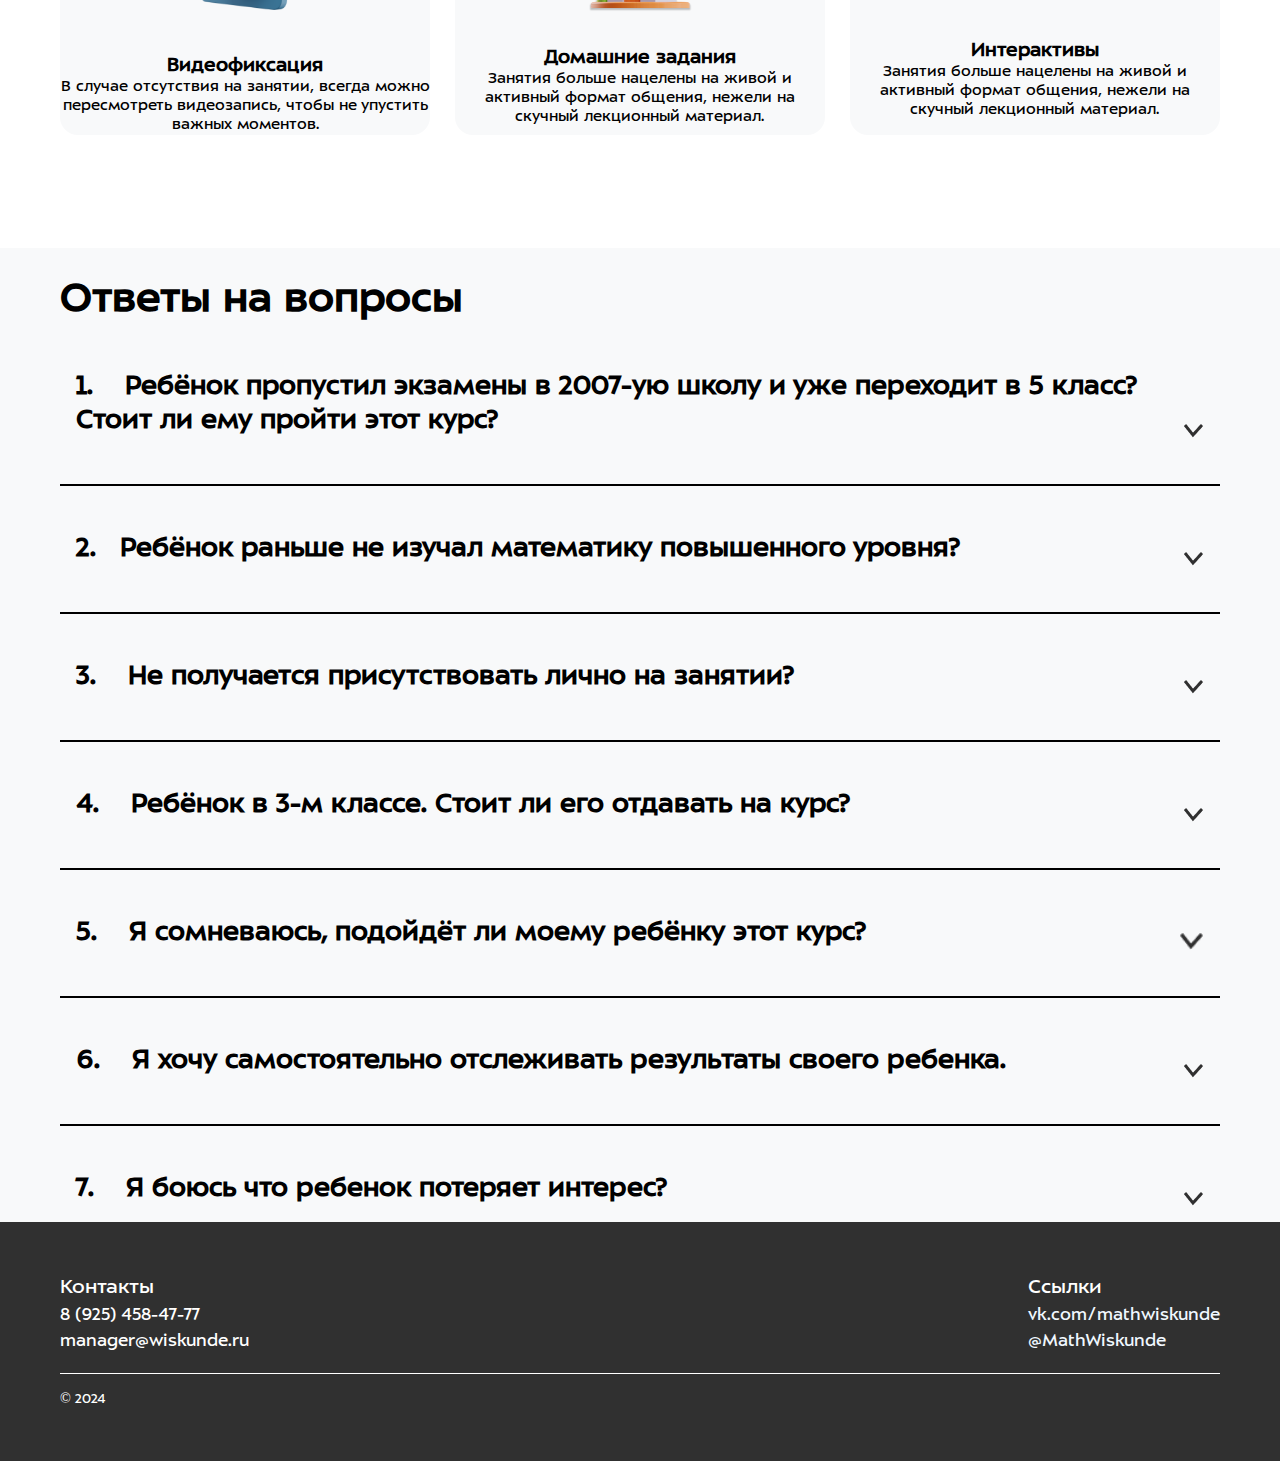
==== commit 47f5c224: "ended year curse page" ====
--- a/index.html
+++ b/index.html
@@ -162,7 +162,7 @@
                         <h1 class="answer-title">Ответы на вопросы</h1>
                     </div>
                     <button class="collapsible">
-                        <div class="Xx">
+                        <div class="question-item-container">
                             <p class="question-item-text">1.    Ребёнок пропустил экзамены в 2007-ую школу и уже
                                 переходит в 5
                                 класс?<br>Стоит ли ему пройти этот курс?</p>
@@ -181,7 +181,7 @@
                     </div>
                     <div class="line"></div>
                     <button class="collapsible">
-                        <div class="Xx">
+                        <div class="question-item-container">
                             <p class="question-item-text">2.   Ребёнок раньше не изучал математику повышенного уровня?</p>
                             <img class="header__btn__logo-test" src="images/index_arrow.png">
                         </div>
@@ -196,7 +196,7 @@
                     </div>
                     <div class="line"></div>
                     <button class="collapsible">
-                        <div class="Xx">
+                        <div class="question-item-container">
                             <p class="question-item-text">3.    Не получается присутствовать лично на занятии?</p>
                             <img class="header__btn__logo-test" src="images/index_arrow.png">
                         </div>
@@ -211,7 +211,7 @@
                     </div>
                     <div class="line"></div>
                     <button class="collapsible">
-                        <div class="Xx">
+                        <div class="question-item-container">
                             <p class="question-item-text">4.    Ребёнок в 3-м классе. Стоит ли его отдавать на курс?</p>
                             <img class="header__btn__logo-test" src="images/index_arrow.png">
                         </div>
@@ -226,22 +226,22 @@
                     </div>
                     <div class="line"></div>
                     <button class="collapsible">
-                        <div class="Xx">
+                        <div class="question-item-container">
                             <p class="question-item-text">5.    Я сомневаюсь, подойдёт ли моему ребёнку этот курс? </p>
-                            <img class="header__btn__logo-test" src="images/index_arrow.png">
-                        </div>
-                    </button>
-                    <div class="content">
-                        <p>Ничего страшного! Наш курс подходит для ребят с любым уровнем знаний, обучавшихся по любым
-                            учебникам.
-                            Программа построена таким образом, что ученики плавно от более легких тем и задач переходят
-                            к более
-                            сложным.</p>
-                        </img>
-                    </div>
-                    <div class="line"></div>
-                    <button class="collapsible">
-                        <div class="Xx">
+                            <img class="collapsible-img" src="images/index_arrow.png">
+                        </div>
+                    </button>
+                    <div class="content">
+                        <p>Ничего страшного! Наш курс подходит для ребят с любым уровнем знаний, обучавшихся по любым
+                            учебникам.
+                            Программа построена таким образом, что ученики плавно от более легких тем и задач переходят
+                            к более
+                            сложным.</p>
+                        </img>
+                    </div>
+                    <div class="line"></div>
+                    <button class="collapsible">
+                        <div class="question-item-container">
                             <p class="question-item-text">6.    Я хочу самостоятельно отслеживать результаты своего
                                 ребенка. </p>
                             <img class="header__btn__logo-test" src="images/index_arrow.png">
@@ -257,7 +257,7 @@
                     </div>
                     <div class="line"></div>
                     <button class="collapsible">
-                        <div class="Xx">
+                        <div class="question-item-container">
                             <p class="question-item-text">7.    Я боюсь что ребенок потеряет интерес?</p>
                             <img class="header__btn__logo-test" src="images/index_arrow.png">
                         </div>
--- a/css/style.css
+++ b/css/style.css
@@ -1,3 +1,5 @@
+@import url('https://fonts.googleapis.com/css2?family=Unbounded:wght@200..900&display=swap');
+
 * {
     margin: 0;
     padding: 0;
@@ -120,7 +122,8 @@
 }
 
 .menu__link:hover {
-    color: rgba(0, 108, 220, 1);
+
+    color: rgba(28, 78, 176, 1);
 }
 
 .menu__link::after {
@@ -253,7 +256,7 @@
     font-size: 1.6666667vw;
     font-family: "ALS Sector Regular Regular";
     color: white;
-    background-color: rgba(28, 78, 176, 1);
+    background-color: rgba(0, 108, 220, 1);
     padding: .4em 1em;
     border-radius: 20px;
     margin-top: 1.3888889vw;
@@ -261,7 +264,8 @@
 }
 
 .description_button-sign-up:hover {
-    background-color: rgba(0, 108, 220, 1);
+    background-color: rgba(28, 78, 176, 1);
+    ;
 }
 
 .summer_curse-image {
@@ -515,9 +519,11 @@
 .contact-right_part {
     padding-top: 9.7vw;
 }
+
 .contact-center-part {
     padding-top: 19vw;
 }
+
 .contact_inner {
     display: flex;
     gap: 20px;
@@ -554,6 +560,221 @@
 .contact_message-container {
     margin-top: 10vw;
 }
+
+.collapsible {
+    font-family: "ALS Sector Regular Regular";
+    transition: background-color 1s ease-in-out;
+    padding: 1.25vw;
+    width: 100%;
+    border: none;
+    text-align: left;
+    outline: none;
+
+}
+
+.content {
+    padding: 0 18px;
+    max-height: 0;
+    overflow: hidden;
+    transition: max-height 0.2s ease-out;
+}
+
+.question-item-text {
+    font-size: 28px;
+    font-weight: 700;
+}
+
+.question-item-container {
+    display: flex;
+    justify-content: space-between;
+    align-items: flex-end;
+}
+
+.collapsible-img {
+    height: 17px;
+}
+
+/*Year curse*/
+.year_top-inner {
+    border-radius: 30px;
+    background: linear-gradient(209.63deg, #F7FAFA 41.09%, rgba(243, 248, 250, 0.951058) 44.4%, rgba(191, 224, 255, 0.34) 61.09%);
+}
+
+.year_curse-text-container {
+    padding: 0 24px 0 28px;
+}
+
+.year_top-title {
+    font-family: "Unbounded", sans-serif;
+    font-size: 4.16vw;
+    padding-top: 2.74vw;
+}
+
+.year_curse_ellipse-img {
+    width: 63.125vw;
+}
+
+.year_top-text {
+    font-size: 2.4305vw;
+}
+
+.year_top_inner-container {
+    display: flex;
+    justify-content: space-between;
+}
+
+.year_top-position {
+    position: relative;
+}
+
+.year_top-container-text {
+    padding-top: 5.083vw;
+}
+
+.year_top-container-img {
+    position: absolute;
+    top: 0.0694vw;
+    left: -5.97222vw;
+}
+
+.year_curse_ice-img {
+    height: 25.9vw;
+}
+
+.curse_button-sign {
+    border-radius: 30px;
+    width: 343px;
+    height: 96px;
+    background: rgb(28, 78, 176);
+}
+
+.year_curse-top {
+    margin-top: 7.625vw;
+}
+
+.curse_button-sign-up {
+    font-family: "ALS Sector Regular Regular";
+    color: white;
+    font-size: 2.4305vw;
+    background-color: rgba(0, 108, 220, 1);
+    padding: .7em 1.5em;
+    border-radius: 30px;
+    margin-bottom: 4.8vw;
+
+}
+
+.curse_button-sign-up:hover {
+    background-color: rgba(28, 78, 176, 1);
+}
+
+.year_curse-question {
+    margin-top: 7.29vw;
+}
+
+.year__curse-question-text-inner {
+    border-radius: 2.08vw;
+    background: linear-gradient(124.9deg, #F0F2F2 24.98%, #F7FAFA 34.98%, #F7FAFA 39.56%, #F7FAFA 44.04%, #F7FAFA 48.85%, #F7FAFA 52.96%, #F7FAFA 55.73%, #F7FAFA 60.37%, #EBEDED 69.92%, #E6E7E7 72.06%, #D9DBDB 80.61%, #C2C2C2 98.75%);
+}
+
+.year_curse-question-container {
+    display: grid;
+    grid-template-columns: 70% 30%;
+}
+
+.year__curse-question-wrapper {
+    padding: 0 1.66vw;
+}
+
+.year__curse-question-title {
+    padding-top: 3.33vw;
+    font-size: 2.29vw;
+}
+
+.year__curse-question-subtitle {
+    color: rgba(0, 0, 0, 1);
+    margin-top: 2.5vw;
+    font-size: 1.94vw;
+}
+
+.year__curse-question-text {
+    margin-top: 1.111vw;
+    font-size: 1.94vw;
+    color: rgba(48, 48, 48, 1);
+}
+
+.year_curse_stars-img {
+    width: 28.26vw;
+}
+
+.year_curse_line_mobile-img {
+    display: none;
+}
+
+.year_curse_components-inner-grid {
+    display: grid;
+    grid-template-columns: 4fr 1fr 4fr;
+}
+
+.year_curse_components-grid-center {
+    text-align: center;
+}
+
+.year_course_components {
+    margin-top: 9.7vw;
+}
+
+.year_curse_components-title {
+    font-weight: 700;
+    font-size: 2.77vw;
+    font-family: "Unbounded", sans-serif;
+    margin-bottom: 7.29vw;
+}
+
+.year_curse-interactive-block-text {
+    font-weight: 700;
+    font-size: 2.29vw;
+    text-align: center;
+    padding: .7em 1.5em;
+    border-radius: 2.08vw;
+    background: linear-gradient(292.1deg, #BFE0FF 18.35%, #D8ECFF 35.11%, #F0F8FF 81.65%, #FFFFFF 99.99%);
+    max-width: 500px;
+    margin-bottom: 9.7vw;
+}
+
+.year_curse-interactive-block-text-two {
+    margin-bottom: 0;
+}
+
+.create-line {
+    border-bottom: 1.5px solid rgb(0, 0, 0);
+}
+
+.year_curse-comments {
+    font-size: 1.94vw;
+    padding: 0.83vw 0;
+}
+
+.year_curse_line-img {
+    height: 59.653vw;
+}
+
+
+.block-line-two {
+    margin-top: 6.82vw;
+}
+
+.block-line-four {
+    margin-bottom: 12.52vw;
+}
+
+.block-line-six {
+    margin-top: 7.986vw;
+}
+
+.block-line-seven {
+    margin-bottom: 8.2vw;
+}
+
 
 /*adaptive*/
 @media (max-width: 1000px) {
@@ -590,9 +811,23 @@
     .features_text {
         font-size: 1.388889vw;
     }
+
     .contact_human-img {
         width: 37.7vw;
     }
+}
+
+@media (max-width: 868px) {
+    .year_top-container-img {
+        position: absolute;
+        top: 0.3694vw;
+        left: -4.9222vw;
+    }
+
+    .year_top-title {
+        font-size: 2.5vw;
+    }
+
 }
 
 @media (max-width: 768px) {
@@ -729,6 +964,7 @@
         display: flex;
         justify-content: center;
     }
+
     .contact-right_part {
         max-width: 100%;
     }
@@ -736,6 +972,7 @@
     .contact-right_part-text {
         text-align: center;
     }
+
     .contact_message-container {
         justify-content: center;
     }
@@ -749,9 +986,37 @@
     .contact_whatsapp-img {
         width: 9.361vw;
     }
+
+    .year_top-container-text {
+        padding-top: 5.983vw;
+    }
+
+    .year_top-container-img {
+        position: absolute;
+        top: 0.5694vw;
+        left: -4.87222vw;
+    }
+
+    .year_top-container-text {
+        max-width: 440px;
+    }
+}
+
+.year_curse-result-text {
+    font-size: 1.944vw;
+}
+
+.year_curse-result {
+    margin-top: 3.333vw;
+    margin-bottom: 6.66vw;
 }
 
 @media (max-width: 480px) {
+    .year_top-title {
+        font-family: "Unbounded", sans-serif;
+        font-size: 3.15vw;
+    }
+
     .menu__btn {
         width: 14px;
         height: 10px;
@@ -895,6 +1160,61 @@
 
     .extracurricular_life-image {
         width: 11.5vw;
+    }
+
+    .year_top-container-text {
+        padding-top: 5.983vw;
+    }
+
+    .year_top-container-img {
+        top: 0.594vw;
+        left: -4.77222vw;
+    }
+
+    .year_top-container-text {
+        max-width: 440px;
+    }
+
+    .year_curse-top {
+        margin-top: 6.625vw;
+    }
+
+    .year_top-text {
+        font-size: 2.25vw;
+    }
+}
+
+/* @media (max-width: 430px) {
+    .year_curse_line-img {
+        display: none;
+    }
+    .year_curse_components-grid-center {
+        text-align: center;
+    }
+    .year_curse_line_mobile-img{
+        display: block;
+        height: 80vw;
+    }
+} */
+@media (max-width: 380px) {
+    .year_top-container-img {
+        top: 1.494vw;
+        left: -6.07222vw;
+    }
+
+    .year_top-text {
+        font-size: 2.25vw;
+    }
+}
+
+@media (max-width: 330px) {
+    .year_top-container-img {
+        top: 1.994vw;
+        left: -6.07222vw;
+    }
+
+    .year_top-text {
+        font-size: 2.25vw;
     }
 }
 
@@ -907,44 +1227,4 @@
         url("../fonts/ALS Sector Regular Regular.ttf") format("truetype");
     font-style: normal;
     font-weight: normal;
-}
-
-
-.collapsible {
-    font-family: "ALS Sector Regular Regular";
-    transition: background-color 1s ease-in-out;
-    padding: 18px;
-    width: 100%;
-    border: none;
-    text-align: left;
-    outline: none;
-    font-size: 15px;
-}
-
-
-.collapsible:hover {
-    background-color: #ebebeb;
-}
-
-.content {
-    padding: 0 18px;
-    max-height: 0;
-    overflow: hidden;
-    transition: max-height 0.2s ease-out;
-    /* background-color: #f1f1f1; */
-}
-
-.question-item-text {
-    font-size: 28px;
-    font-weight: 700;
-}
-
-.Xx {
-    display: flex;
-    justify-content: space-between;
-    align-items: flex-end;
-}
-
-.header__btn__logo-test {
-    height: 17px;
 }